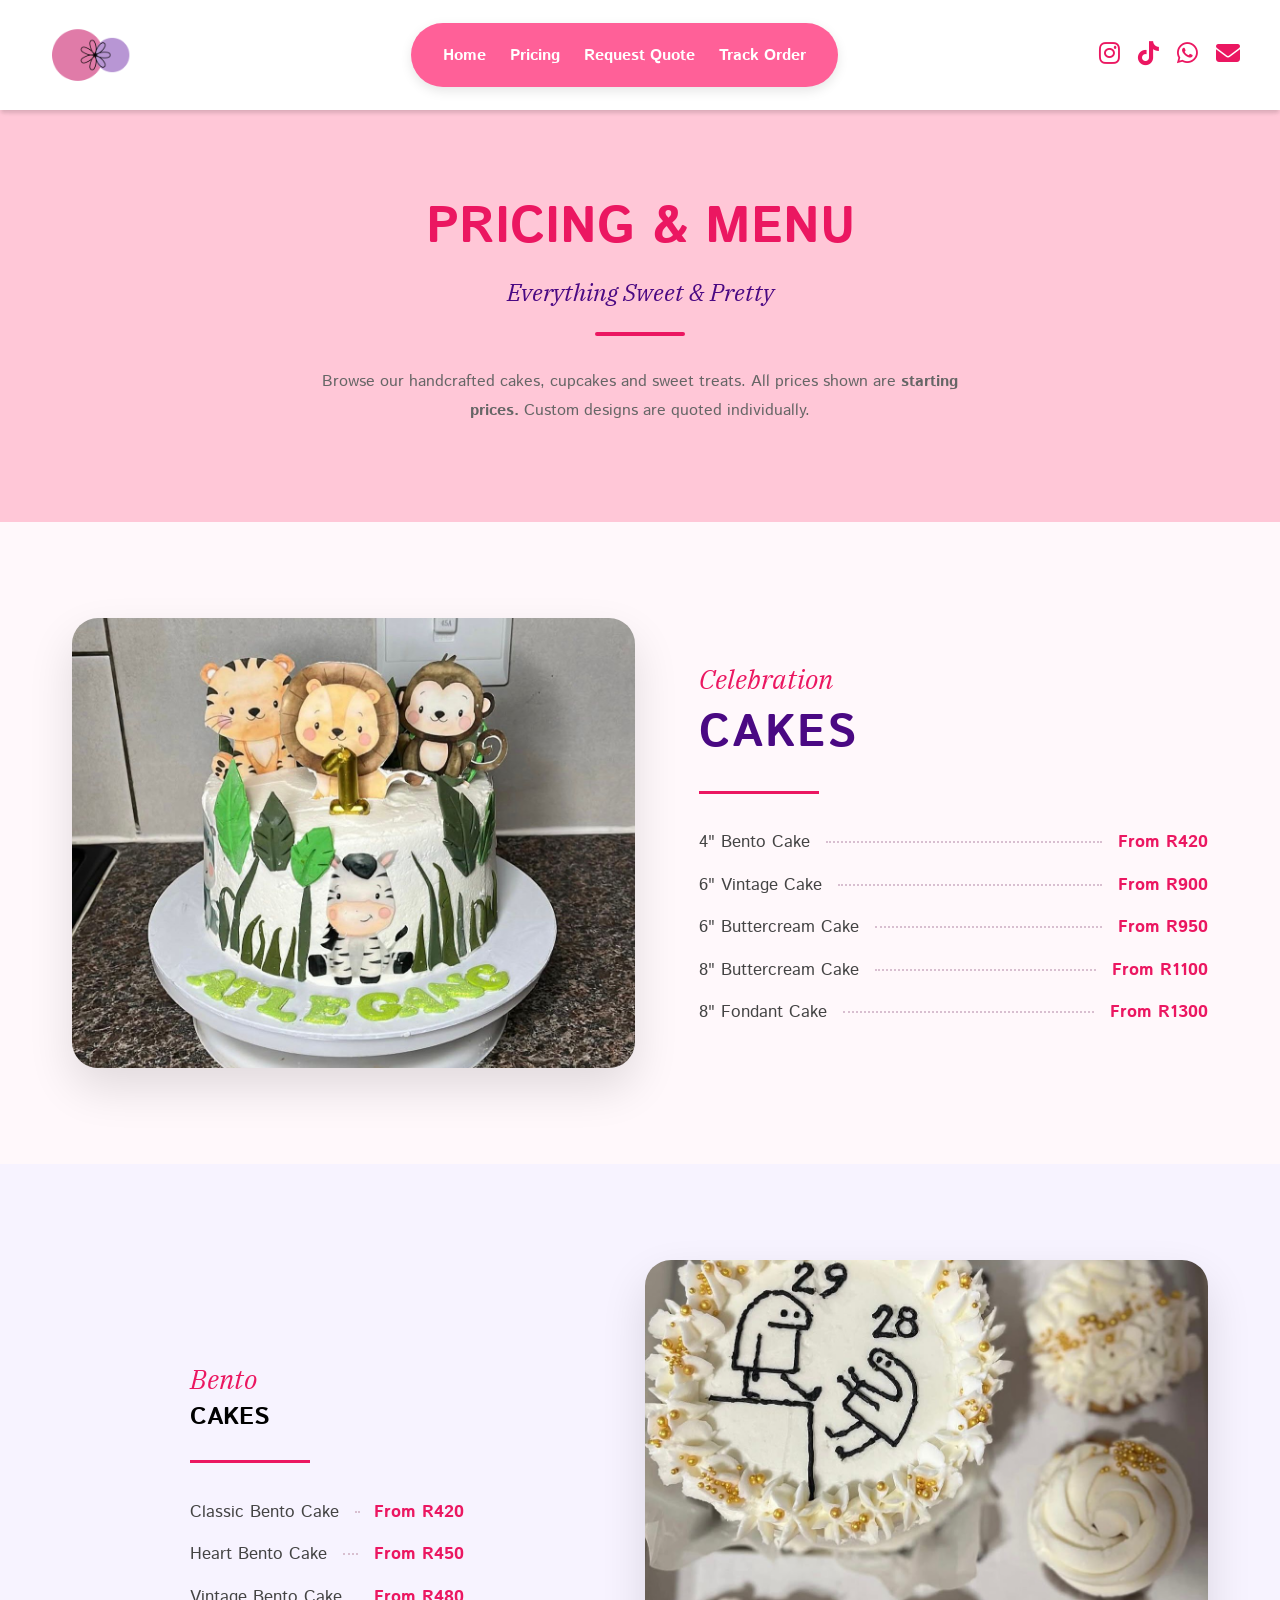
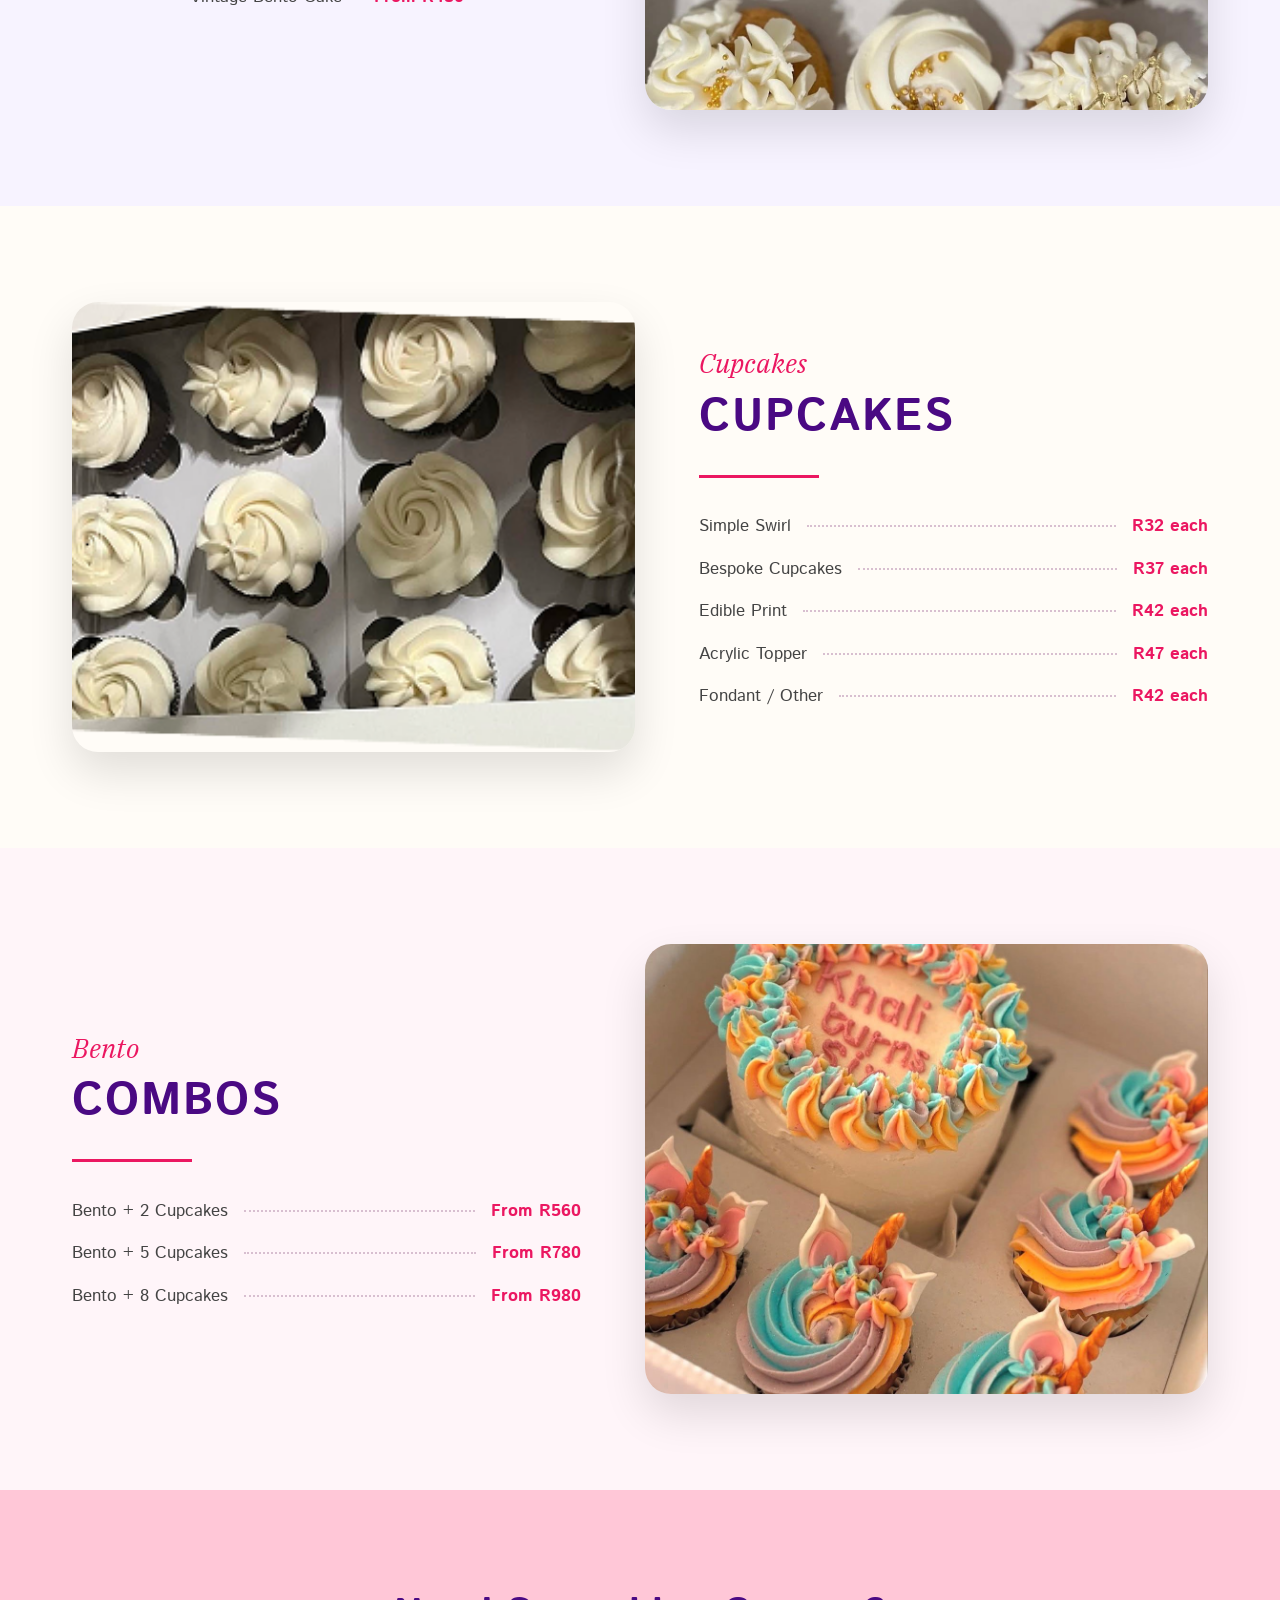
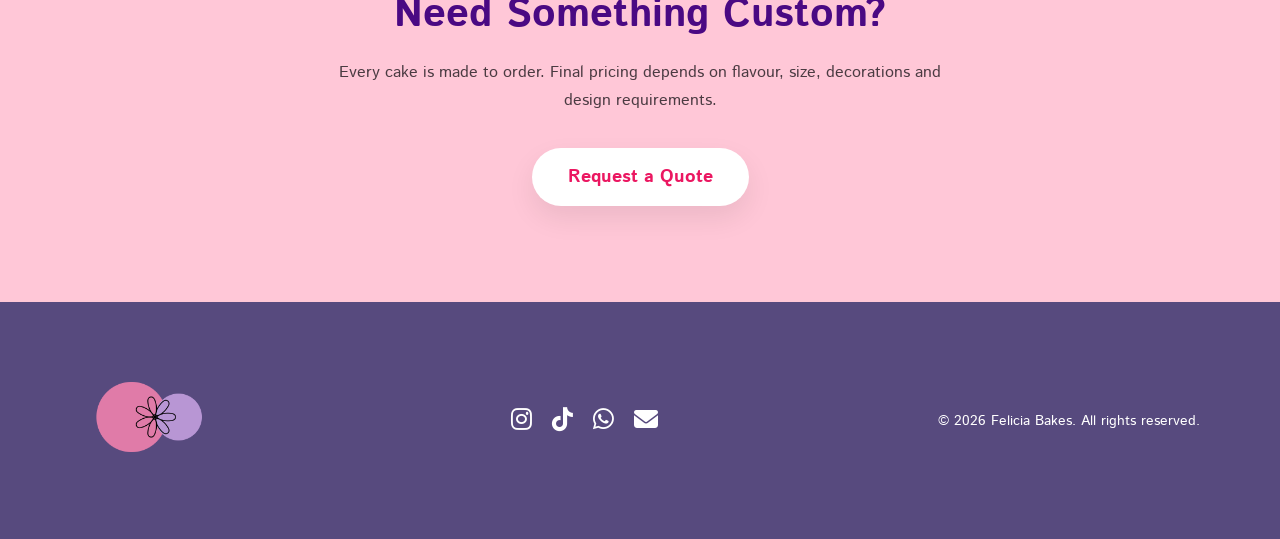
==== pricing.html @ 37a49f7a "Initial commit" ====
<!DOCTYPE html>
<html lang="en">
    <head>

    <!-- Character Encoding -->
    <meta charset="UTF-8">

    <!-- Responsive -->
    <meta name="viewport" content="width=device-width, initial-scale=1.0">

    <!-- Browser Compatibility -->
    <meta http-equiv="X-UA-Compatible" content="IE=edge">

    <!-- Page Title -->
    <title>Pricing | Custom Cakes & Cupcakes | Felicia Bakes Centurion</title>

    <!-- SEO -->
    <meta name="description"
          content="View Felicia Bakes’ menu and starting prices for celebration cakes, bento cakes, cupcakes and bento combos in Centurion. Custom designs are quoted individually.">

    <meta name="keywords"
          content="cake prices Centurion, custom cake prices, cupcake prices Centurion, bento cake prices, bakery menu Centurion, Felicia Bakes menu">

    <meta name="author"
          content="Oatle Technologies">

    <meta name="robots"
          content="index, follow">

    <link rel="canonical"
          href="https://www.feliciabakes.co.za/pricing.html">

    <!-- Theme Colour -->
    <meta name="theme-color"
          content="#ffc7d7">

    <!-- Open Graph -->
    <meta property="og:type"
          content="website">

    <meta property="og:title"
          content="Pricing & Menu | Felicia Bakes">

    <meta property="og:description"
          content="View our menu and starting prices for custom cakes, cupcakes, mini treats and DIY cake kits.">

    <meta property="og:url"
          content="https://www.feliciabakes.co.za/pricing.html">

    <meta property="og:image"
          content="https://www.feliciabakes.co.za/images/bento_diy_box.webp">

    <meta property="og:image:alt"
          content="Felicia Bakes Menu and Custom Cakes">

    <meta property="og:site_name"
          content="Felicia Bakes">

    <meta property="og:locale"
          content="en_ZA">

    <!-- Twitter / X -->
    <meta name="twitter:card"
          content="summary_large_image">

    <meta name="twitter:title"
          content="Pricing & Menu | Felicia Bakes">

    <meta name="twitter:description"
          content="Explore our menu and starting prices for handcrafted cakes and sweet treats.">

    <meta name="twitter:image"
          content="https://www.feliciabakes.co.za/images/bento_diy_box.webp">

    <!-- Favicon -->
    <link rel="icon"
          type="image/png"
          href="images/felicia-bakes-logo.png">

    <!-- Google Fonts -->
    <link rel="preconnect"
          href="https://fonts.googleapis.com">

    <link rel="preconnect"
          href="https://fonts.gstatic.com"
          crossorigin>

    <link href="https://fonts.googleapis.com/css2?family=IBM+Plex+Serif:wght@100;200;300;400;500;600;700&family=Istok+Web:wght@400;700&display=swap"
          rel="stylesheet">

    <!-- Boxicons -->
    <link rel="stylesheet"
          href="https://unpkg.com/boxicons@latest/css/boxicons.min.css">

    <!-- Font Awesome -->
    <link rel="stylesheet"
          href="https://cdnjs.cloudflare.com/ajax/libs/font-awesome/6.5.0/css/all.min.css">

    <!-- CSS -->
    <link rel="stylesheet" href="styles/normalize.css">
    <link rel="stylesheet" href="styles/base.css">
    <link rel="stylesheet" href="styles/medium.css">
    <link rel="stylesheet" href="styles/mobile.css">

</head>

    <body>
    <header class="header">
  <div class="header-top">
    <div class="logo">
      <img src="images/felicia-bakes-logo.png" alt="Felicia Bakes custom cakes and cupcakes logo">
    </div>

    <nav class="navigation" id="mobileNav">
      <a href="index.html" class="nav-link">Home</a>
      <a href="pricing.html" class="nav-link">Pricing</a>
      <a href="request-quote.html" class="nav-link">Request Quote</a>
      <a href="tracking.html" class="nav-link">Track Order</a>
    

    </nav>

    <div class="social-icons">
  <a href="https://www.instagram.com/felicia__bakes/" target="_blank">
    <i class="fab fa-instagram"></i>
  </a>

  <a href="https://www.tiktok.com/@felicia.bakes" target="_blank">
    <i class="fab fa-tiktok"></i>
  </a>

  <a href="https://wa.me/27813315267" target="_blank">
    <i class="fab fa-whatsapp"></i>
  </a>

  <a href="mailto:info@feliciabakes.co.za">
        <i class="fa-solid fa-envelope"></i>
    </a>
</div>

  <div class="hamburger" id="hamburger" aria-label="Open menu">
    <span></span>
    <span></span>
    <span></span>
  </div>
</div>
</header>

<main class="pricing-container">

  <!-- ====================================== -->
  <!-- HERO -->
  <!-- ====================================== -->

  <section class="pricing-intro">

    <h1 class="pricing-title">PRICING &amp; MENU</h1>

    <p class="pricing-tagline">Everything Sweet &amp; Pretty</p>

    <div class="pricing-underline"></div>

    <p class="pricing-text">
      Browse our handcrafted cakes, cupcakes and sweet treats.
      All prices shown are <strong>starting prices.</strong>
      Custom designs are quoted individually.
    </p>

  </section>


<div class="pricing-container">
  <!-- ====================================== -->
  <!-- CELEBRATION CAKES -->
  <!-- ====================================== -->

  <section id="celebration-cakes" class="pricing-category">

    <div class="pricing-content-container">
    <div class="pricing-layout">

      <div class="pricing-image">

        <img src="images/safari-first-birthday-cake.jpg"
             alt="Safari themed first birthday celebration cake">

      </div>

      <div class="pricing-content">

        <p class="pricing-script">Celebration</p>

        <h2>CAKES</h2>

        <div class="pricing-divider"></div>

        <div class="pricing-list">

          <div class="price-row">
            <span>4" Bento Cake</span>
            <span class="price-line"></span>
            <span>From R420</span>
          </div>

          <div class="price-row">
            <span>6" Vintage Cake</span>
            <span class="price-line"></span>
            <span>From R900</span>
          </div>

          <div class="price-row">
            <span>6" Buttercream Cake</span>
            <span class="price-line"></span>
            <span>From R950</span>
          </div>

          <div class="price-row">
            <span>8" Buttercream Cake</span>
            <span class="price-line"></span>
            <span>From R1100</span>
          </div>

          <div class="price-row">
            <span>8" Fondant Cake</span>
            <span class="price-line"></span>
            <span>From R1300</span>
          </div>

        </div>

      </div>
    </div>
    </div>

  </section>



  <!-- ====================================== -->
  <!-- BENTO CAKES -->
  <!-- ====================================== -->

  <section id="bento-cakes" class="pricing-category">

 <div class="pricing-content-container">
    <div class="pricing-layout reverse">

      <div class="pricing-content-container">

        <p class="pricing-script">Bento</p>

        <h2>CAKES</h2>

        <div class="pricing-divider"></div>

        <div class="pricing-list">

          <div class="price-row">
            <span>Classic Bento Cake</span>
            <span class="price-line"></span>
            <span>From R420</span>
          </div>

          <div class="price-row">
            <span>Heart Bento Cake</span>
            <span class="price-line"></span>
            <span>From R450</span>
          </div>

          <div class="price-row">
            <span>Vintage Bento Cake</span>
            <span class="price-line"></span>
            <span>From R480</span>
          </div>

        </div>
      
      </div>

      <div class="pricing-image">

        <img src="images/custom-29th-birthday-bento-cake-and-cupcakes.jpg"
             alt="Custom birthday bento cake with cupcakes">

      </div>
    </div>
    </div>

  </section>



  <!-- ====================================== -->
  <!-- CUPCAKES -->
  <!-- ====================================== -->

 <section id="cupcakes" class="pricing-category">

<div class="pricing-content-container">
    <div class="pricing-layout">

      <div class="pricing-image">

        <img src="images/classic-vanilla-buttercream-cupcakes.png"
             alt="Classic vanilla buttercream cupcakes">

      </div>

      <div class="pricing-content">

        <p class="pricing-script">Cupcakes</p>

        <h2>CUPCAKES</h2>

        <div class="pricing-divider"></div>

        <div class="pricing-list">

          <div class="price-row">
            <span>Simple Swirl</span>
            <span class="price-line"></span>
            <span>R32 each</span>
          </div>

          <div class="price-row">
            <span>Bespoke Cupcakes</span>
            <span class="price-line"></span>
            <span>R37 each</span>
          </div>

          <div class="price-row">
            <span>Edible Print</span>
            <span class="price-line"></span>
            <span>R42 each</span>
          </div>

          <div class="price-row">
            <span>Acrylic Topper</span>
            <span class="price-line"></span>
            <span>R47 each</span>
          </div>

          <div class="price-row">
            <span>Fondant / Other</span>
            <span class="price-line"></span>
            <span>R42 each</span>
          </div>

        </div>

      </div>

    </div>

  </section>



  <!-- ====================================== -->
  <!-- BENTO COMBOS -->
  <!-- ====================================== -->

  <section id="bento-combos" class="pricing-category">
    <div class="pricing-content-container">
    <div class="pricing-layout reverse">

      <div class="pricing-content">

        <p class="pricing-script">Bento</p>

        <h2>COMBOS</h2>

        <div class="pricing-divider"></div>

        <div class="pricing-list">

          <div class="price-row">
            <span>Bento + 2 Cupcakes</span>
            <span class="price-line"></span>
            <span>From R560</span>
          </div>

          <div class="price-row">
            <span>Bento + 5 Cupcakes</span>
            <span class="price-line"></span>
            <span>From R780</span>
          </div>

          <div class="price-row">
            <span>Bento + 8 Cupcakes</span>
            <span class="price-line"></span>
            <span>From R980</span>
          </div>

        </div>

      </div>

      <div class="pricing-image">

        <img src="images/unicorn-birthday-bento-cake-and-cupcakes.jpg"
             alt="Unicorn bento cake and cupcakes">

      </div>

    </div>
</div>
  </section>
</div>


  <!-- ====================================== -->
  <!-- FOOTER NOTE -->
  <!-- ====================================== -->

  <section class="pricing-note">


    <h2>Need Something Custom?</h2>

    <p>
      Every cake is made to order.
      Final pricing depends on flavour, size, decorations and design requirements.
    </p>

    <a href="request-quote.html" class="cta-button">
      Request a Quote
    </a>

  </section>

</main>

<footer class="footer">
    <div class="footer__logo">
<!-- Logo image would go here -->
<img src="images/felicia-bakes-logo.png" alt="Felicia Bakes custom cakes and cupcakes logo">
</div> 
<!-- Icons -->
 <div class="footer-icons">
  <a href="https://www.instagram.com/felicia__bakes/" target="_blank">
    <i class="fab fa-instagram"></i>
  </a>

  <a href="https://www.tiktok.com/@felicia.bakes" target="_blank">
    <i class="fab fa-tiktok"></i>
  </a>

  <a href="https://wa.me/27813315267" target="_blank">
    <i class="fab fa-whatsapp"></i>
  </a>

  <a href="mailto:info@feliciabakes.co.za">
        <i class="fa-solid fa-envelope"></i>
    </a>
</div>
<p>&copy; 2026 Felicia Bakes. All rights reserved.</p>

</footer>
    <script src="https://cdn.jsdelivr.net/npm/swiper@10/swiper-bundle.min.js"></script>
    <script src="scripts/slides.js"></script>
    <script src="scripts/hamburger.js"></script>
    

</body>
</html>
---- styles/base.css ----
/* ============================= */
/* BASE.CSS — DESKTOP FIRST */
/* ============================= */

/* Reset */
* {
  margin: 0;
  padding: 0;
  box-sizing: border-box;
}

/* Global document settings */
html {
  scroll-behavior: smooth;
  height: 100%;
}

body {
  min-height: 100vh;
  display: flex;
  flex-direction: column;
}

/* Pushes footer to the bottom on shorter pages */
main {
  flex: 1;
  width: 100%;
  min-width: 0;
}
body {
  font-family: 'Istok Web', sans-serif;
  background-color: #ffc7d7;
  overflow-x: hidden;
}

img {
  max-width: 100%;
}

.container {
  width: min(1440px, 100%);
  margin: 0 auto;
  position: relative;
  background-color: #fff3f6;
}

/* Anchor offset */
#testimonials,
#mini-treats,
#cakes {
  scroll-margin-top: 160px;
}

/* ============================= */
/* HEADER */
/* ============================= */

.header {
  position: sticky;
  top: 0;
  left: 0;
  width: 100%;
  background-color: #ffffff;
  box-shadow: 0 4px 4px -1px rgba(12, 12, 13, 0.1),
              0 4px 4px -1px rgba(12, 12, 13, 0.05);
  z-index: 1000;
}

.header-top {
  display: grid;
  grid-template-columns: auto 1fr auto;
  align-items: center;
  gap: 20px;
  min-height: 110px;
  padding: 0 40px;
}

.logo {
  display: flex;
  align-items: center;
  justify-content: flex-start;
}

.logo img {
  width: 110px;
  height: auto;
  display: block;
  object-fit: contain;
}

/* Desktop nav pill */
.navigation {
  display: flex;
  align-items: center;
  justify-content: center;
  justify-self: center;
  gap: 24px;
  width: fit-content;
  margin: 0 auto;
  padding: 12px 32px;
  min-height: 64px;
  background-color: #ff6098;
  border-radius: 40px;
  box-shadow: 0 4px 12px rgba(0, 0, 0, 0.1);
  border: none;
}

.nav-link {
  font-family: 'Istok Web', sans-serif;
  font-size: 16px;
  font-weight: 700;
  color: white;
  text-decoration: none;
  white-space: nowrap;
  transition: opacity 0.3s ease;
}

.nav-link:hover {
  opacity: 0.8;
}

.social-icons {
  display: flex;
  gap: 18px;
  align-items: center;
  justify-content: flex-end;
}

.social-icons a {
  color: inherit;
  text-decoration: none;
}

.social-icons i {
  font-size: 24px;
  color: #eb1761;
  cursor: pointer;
  transition: transform 0.3s, color 0.3s;
}

.social-icons i:hover {
  transform: scale(1.1);
  color: #a287f3;
}

/* Hide hamburger on desktop */
.hamburger {
  display: none;
}
/* ============================= */
/* HERO */
/* ============================= */

.hero {
  display: flex;
  justify-content: center;
  align-items: center;
  gap: 40px;

  min-height: 430px;
  padding: 40px 50px;
  position: relative;
  overflow: hidden;

  background:
    linear-gradient(rgba(255,245,248,0.40), rgba(255,245,248,0.40)),
    url("../images/unicorn-birthday-bento-cake-and-cupcakes.jpg");

  background-size: cover;
  background-position: center;
  background-repeat: no-repeat;

  box-shadow:
    0 4px 4px -1px rgba(12,12,13,.10),
    0 4px 4px -1px rgba(12,12,13,.05);
}
/* Soft overlay */

.hero::before {
  content: "";
  position: absolute;
  inset: 0;
  background: rgba(255, 245, 248, 0.65);
}

.hero-content {
  position: relative;
  z-index: 1;

  display: flex;
  flex-direction: column;
  align-items: center;
  gap: 16px;
}

.brand-name {
  font-family: 'IBM Plex Serif', serif;
  font-size: 36px;
  color: #eb1761;
  font-weight: bold;
}

.tagline {
  font-size: 16px;
  color: #eb1761;
  letter-spacing: 1px;
}

.cta-button {
  background-color: #ffc7d7;
  border: none;
  border-radius: 40px;
  padding: 12px 24px;
  font-family: 'Istok Web', sans-serif;
  font-size: 14px;
  color: black;
  cursor: pointer;
  box-shadow: 0 4px 4px rgba(0, 0, 0, 0.25);
  transition: transform 0.2s, box-shadow 0.2s;
  text-decoration: none;
}

.cta-button:hover {
  transform: translateY(-2px);
  box-shadow: 0 6px 6px rgba(0, 0, 0, 0.3);
}

/* No separate hero image anymore */

.hero-image {
  display: none;
}
/* ============================= */
/* SHARED ORDER / CONTACT STYLES */
/* ============================= */

.form-page {
  padding: 20px 16px 40px;
}

.form-intro {
  margin: 12px 0 18px;
}

.form-section {
  background: #fff;
  padding: 20px 16px;
  border-radius: 14px;
  box-shadow: 0 4px 10px rgba(0, 0, 0, 0.05);
}

.form-section + .form-section {
  margin-top: 24px;
}

.form-group {
  margin-bottom: 16px;
}

.form-group:last-child {
  margin-bottom: 0;
}

input:not([type="checkbox"]):not([type="radio"]),
select,
textarea {
  width: 100%;
  padding: 12px;
  border: 1px solid #ddd;
  border-radius: 8px;
  font: inherit;
  box-sizing: border-box;
  max-width: 100%;
}

textarea {
  resize: vertical;
}

.date-time-group {
  display: flex;
  flex-direction: column;
  gap: 12px;
}

.submit-btn {
  width: 100%;
  padding: 14px;
  border-radius: 10px;
  background: #ff6098;
  color: white;
  border: none;
  cursor: pointer;
}

/* Contact page */
.contact-intro h2 {
  text-align: center;
}

.disclaimer-card {
  background: #fff3f7;
  border: 1px solid #f2bfd1;
  box-shadow: none;
}

.disclaimer-card p {
  margin: 0;
  line-height: 1.6;
  color: #c26a86;
  text-align: center;
}

.contact-summary-text {
  text-align: center;
  margin-bottom: 18px;
  line-height: 1.5;
}

.summary-list {
  display: flex;
  flex-direction: column;
  gap: 12px;
  margin-bottom: 20px;
}

.summary-list p {
  margin: 0;
  line-height: 1.6;
  text-align: left;
  word-break: break-word;
}

/* Order page terms */
.terms-group {
  margin-top: 8px;
}

.terms-label {
  display: flex;
  align-items: flex-start;
  gap: 10px;
  width: 100%;
  margin: 0;
}

.terms-label input[type="checkbox"] {
  width: 16px;
  min-width: 16px;
  height: 16px;
  margin: 3px 0 0;
  padding: 0;
  flex-shrink: 0;
}

.terms-label span {
  display: block;
  font-size: 14px;
  line-height: 1.4;
}

@media (min-width: 480px) {
  .date-time-group {
    flex-direction: row;
  }

  .date-time-group .form-group {
    flex: 1;
  }
}

.form-intro {
  text-align: center;
}

.contact-page,
.form-page {
  max-width: 760px;
  margin: 0 auto;
}
/* ============================= */
/* SECTION TITLES */
/* ============================= */

.testimonial-title,
.treats-title,
.cake-title,
.about-title{

    font-size:2rem;
    font-weight:600;

    letter-spacing:1.5px;

    text-transform:uppercase;

    text-align:center;

    margin-bottom:.75rem;

}

/* Individual Colours */

.testimonial-title{
    color:#4A0983;
    margin-top:60px;
}

.treats-title{
    color:#84002E;
    margin-top:80px;
}

.cake-title{
    color:#FF4084;
    margin-top:60px;
}

.about-title{
    color:#EB1761;
    margin-top:80px;
}


.testimonial-title,
.treats-title,
.cake-title,
.about-title{
    text-align:center;
    margin-bottom: 2rem;
}

/* ============================= */
/* TITLE UNDERLINES */
/* ============================= */

.testimonial-heading__underline,
.cake-heading__underline,
.treats-heading__underline,
.about-underline{
    width:120px;
    height:4px;
    border-radius:999px;
    margin:0 auto 3.5rem;
}

/* Individual Colours */

.testimonial-heading__underline{
    background:#4A0983;
  
}

.cake-heading__underline{
    background:#FF4084;
     
}

.treats-heading__underline{
    background:#84002E;
     
}

.about-underline{
    width:80px;
    height:3px;
    background:#EB1761;
    margin-bottom:2rem;
     
}


/* ============================= */
/* TESTIMONIALS */
/* ============================= */

.testimonials{
    padding:5rem 2rem;
    text-align:center;
}

.testimonial-title{
    margin-bottom:1rem;
}

.testimonial-heading__underline{
    margin:0 auto 4rem;
}

.testimonial-grid{
    display:grid;
    grid-template-columns:repeat(3,1fr);
    gap:3rem;

    max-width:1200px;
    margin:0 auto;
}

/* ================= Card ================= */

.testimonial-card{
    position:relative;

    display:flex;
    flex-direction:column;

    background:#fff;

    padding:2rem 2rem 2.25rem;

    border-radius:36px;

    text-align:center;

    box-shadow:
        0 8px 25px rgba(0,0,0,.05),
        0 18px 45px rgba(255,255,255,.45);

    overflow:visible;
}

/* Floating Quote */

.testimonial-card::before{

    content:"❝";

    position:absolute;

    top:-42px;
    left:28px;

    font-size:8rem;
    line-height:1;

    color:#F9DCE6;

    font-family:serif;

    pointer-events:none;
}

/* ================= Stars ================= */

.testimonial-stars{

    color:#EB1761;

    letter-spacing:4px;

    font-size:1rem;

    margin-bottom:1.75rem;

}

/* ================= Review ================= */

.testimonial-text{

    color:#555;

    line-height:2;

    font-size:1rem;

    margin-bottom:2rem;

    flex:1;

}

/* Divider */

.testimonial-author{

    margin-top:auto;

    padding-top:1.5rem;

    border-top:1px solid #F2E6EB;

    display:flex;

    align-items:center;

    justify-content:center;

    gap:1rem;

}

/* ================= Avatar ================= */

.testimonial-avatar{

    width:58px;
    height:58px;

    border-radius:50%;

    display:flex;

    justify-content:center;
    align-items:center;

    color:#fff;

    font-weight:700;

    font-size:1rem;

    flex-shrink:0;

}

/* Individual Avatar Colours */

.testimonial-card:nth-child(1) .testimonial-avatar{

    background:#E7C98C;

}

.testimonial-card:nth-child(2) .testimonial-avatar{

    background:#D7C4FA;

}

.testimonial-card:nth-child(3) .testimonial-avatar{

    background:#B54A73;

}

/* ================= Customer ================= */

.testimonial-author h4{

    margin:0;

    color:#7A0D3C;

    font-size:1rem;

    text-align:left;

}

.testimonial-author span{

    display:block;

    margin-top:.25rem;

    color:#8A8A8A;

    font-size:.85rem;

    text-align:left;

}
/* ============================= */
/* CAKE SLIDER */
/* ============================= */

/* ============================= */
/* CAKE SLIDER */
/* ============================= */

.cake-slider{
    width:100%;
    max-width:1200px;
    margin:0 auto;
    padding:5rem 0;
    position:relative;
}

.swiper{
    width:100%;
}

.swiper-slide{
    display:flex;
    justify-content:center;
    align-items:center;
    padding:2rem;
}

/* Card */

.cake-card{
    display:flex;
    align-items:center;
    gap:60px;

    max-width:1100px;
    width:100%;

    min-height:520px;

    margin:auto;

    background:#fff;
    border-radius:30px;
    overflow:hidden;

    box-shadow:0 15px 40px rgba(0,0,0,.08);
}

/* Image */

.cake-image{
    flex:0 0 420px;
    height:520px;
    overflow:hidden;
}

.cake-image img{
    width:100%;
    height:100%;

    object-fit:cover;
    object-position:center;

    display:block;
}

/* Content */

.cake-content{
    flex:1;

    height:520px;

    display:flex;
    flex-direction:column;

    justify-content:center;
    align-items:center;

    text-align:center;

    padding:3rem;
}

.cake-category{
    color:#eb1761;
    text-transform:uppercase;
    letter-spacing:2px;
    font-size:.85rem;
    font-weight:600;
}

.cake-content h3{
    margin:1rem 0;
    font-size:2rem;
}

.cake-description{
    margin-bottom:2rem;
    line-height:1.8;
}

.cake-features{
    list-style:none;
    padding:0;
    margin:0 0 2rem;
}

.cake-features li{
    display:flex;
    justify-content:center;
    align-items:center;
    gap:.6rem;
    margin:.8rem 0;
}

.cake-features li::before{
    content:"✓";
    color:#eb1761;
    font-weight:bold;
}

.cake-btn{
    display:inline-block;
    padding:14px 30px;

    background:#ffc7d7;

    border-radius:30px;

    text-decoration:none;
    color:#000;
}

.swiper-button-prev,
.swiper-button-next{
    width:50px;
    height:50px;

    background:#ffc7d7;

    border-radius:50%;
}

.swiper-button-prev::after,
.swiper-button-next::after{
    color:#eb1761;
    font-size:18px;
}

/* ============================= */
/* MINI TREATS */
/* ============================= */

.mini-treats {
  padding: 60px 20px;
  text-align: center;
}

.mini-treats-grid {
  display: grid;
  grid-template-columns: repeat(3, 1fr);
  gap: 60px;
  max-width: 1100px;
  margin: 0 auto;
}

.treat-card {
  background: #fff5f8;
  border-radius: 20px;
  border: 1px solid #84002E;
  padding: 20px;
  box-shadow: 0 6px 20px rgba(0, 0, 0, 0.08);
  transition: transform 0.3s ease, box-shadow 0.3s ease;
}

.treat-card img {
  width: 100%;
  height: 220px;
  object-fit: cover;
  border-radius: 15px;
  margin-bottom: 15px;
}

.treat-card h3 {
  color: #84002E;
  margin-bottom: 8px;
}

.treat-card p {
  font-size: 14px;
  color: #555;
}

.treat-card:hover {
  transform: translateY(-6px);
  box-shadow: 0 10px 28px rgba(0, 0, 0, 0.12);
}

/* ============================= */
/* ABOUT */
/* ============================= */

.about{
    padding:7rem 2rem;

    text-align:center;
}

/* Decorative Flower */

.about-flourish{

    font-size:1.8rem;

    color:#EB1761;

    margin-bottom:2rem;

}

/* Main Text */

.about-text{

    max-width:720px;

    margin:0 auto;

    color:#555;

    font-size:1.05rem;

    line-height:2;

}

/* Signature */

.about-signature{

    margin-top:3rem;

}

/* Divider */

.about-divider{

    display:flex;

    justify-content:center;

    align-items:center;

    gap:.75rem;

    margin-bottom:1.25rem;

    color:#EB1761;

}

.about-divider span{

    width:55px;
    height:1px;

    background:#EB1761;

}

/* Tagline */

.about-tagline{

    margin-bottom:.5rem;

    font-size:0.8rem;

    font-weight:600;

    color:#EB1761;

    letter-spacing:.5px;

}

/* Brand */

.about-brand{

    display:block;

    font: size 1.5rem;

    letter-spacing:3px;

    font-weight:700;

    color:#7A0D3C;

}


.about-divider{
    display:flex;
    align-items:center;
    justify-content:center;
    gap:12px;
}

.about-divider span{
    width:50px;
    height:2px;
    background:#eb1761;
}

.about-divider i{
    color:#eb1761;
    font-size:12px;
}

/* ==========================================
   PRICING PAGE
========================================== */

.pricing-page{
    width:100%;
}

/* ==========================================
   INTRO
========================================== */

.pricing-intro{
    max-width:750px;
    margin:0 auto;
    padding:5rem 2rem 6rem;
    text-align:center;
}

.pricing-title{
    font-size:3.2rem;
    color:#eb1761;
    margin-bottom:.75rem;
}

.pricing-tagline{
    font-family:"IBM Plex Serif", serif;
    font-style:italic;
    font-size:1.5rem;
    color:#4A0983;
    margin-bottom:1.5rem;
}

.pricing-underline{
    width:90px;
    height:4px;
    margin:0 auto 2rem;
    background:#eb1761;
    border-radius:999px;
}

.pricing-text{
    max-width:650px;
    margin:auto;
    color:#666;
    line-height:1.8;
}


/* ==========================================
   FULL WIDTH SECTIONS
========================================== */

.pricing-category{
    width:100%;
    margin:0;
}

#celebration-cakes{
    background:#FFF8FB;
}

#bento-cakes{
    background:#F7F3FF;
}

#cupcakes{
    background:#FFFCF7;
}

#bento-combos{
    background:#FFF5F9;
}


/* ==========================================
   CONTENT CONTAINER
========================================== */

.pricing-content-container{

    max-width:1200px;

    margin:0 auto;

    padding:6rem 2rem;

}


/* ==========================================
   LAYOUT
========================================== */

.pricing-layout{

    display:grid;

    grid-template-columns:1.05fr .95fr;

    gap:4rem;

    align-items:center;

}

.pricing-layout.reverse{

    grid-template-columns:.95fr 1.05fr;

}

.pricing-layout.reverse .pricing-content{

    order:1;

}

.pricing-layout.reverse .pricing-image{

    order:2;

}


/* ==========================================
   IMAGE
========================================== */

.pricing-image img{

    width:100%;

    height:450px;

    display:block;

    object-fit:cover;

    border-radius:26px;

    box-shadow:0 20px 45px rgba(0,0,0,.12);

}


/* ==========================================
   TYPOGRAPHY
========================================== */

.pricing-script{

    font-family:"IBM Plex Serif", serif;

    font-style:italic;

    color:#eb1761;

    font-size:1.7rem;

    margin-bottom:.3rem;

}

.pricing-content h2{

    margin:0;

    font-size:2.8rem;

    color:#4A0983;

    letter-spacing:2px;

}

.pricing-divider{

    width:120px;

    height:3px;

    margin:1.6rem 0 2.3rem;

    background:#eb1761;

}


/* ==========================================
   PRICE LIST
========================================== */

.pricing-list{

    display:flex;

    flex-direction:column;

    gap:1.15rem;

}

.price-row{

    display:flex;

    align-items:center;

    font-size:1.05rem;

}

.price-row span:first-child{

    white-space:nowrap;

    color:#444;

}

.price-line{

    flex:1;

    margin:0 1rem;

    border-bottom:2px dotted #d8bfd0;

}

.price-row span:last-child{

    color:#eb1761;

    font-weight:700;

}


/* ==========================================
   CTA
========================================== */

.pricing-note{

    text-align:center;

    padding:6rem 2rem;

    background:#ffc7d7;

}

.pricing-note img{

    width:100%;

    max-width:320px;

    margin:0 auto 2rem;

    display:block;

    border-radius:20px;

    box-shadow:0 18px 40px rgba(0,0,0,.12);

}

.pricing-note h2{

    color:#4A0983;

    font-size:2.5rem;

    margin-bottom:1rem;

}

.pricing-note p{

    max-width:650px;

    margin:0 auto 2rem;

    color:#4b3b42;

    line-height:1.8;

}


/* ==========================================
   BUTTON
========================================== */

.cta-button{

    display:inline-block;

    padding:16px 38px;

    border-radius:999px;

    background:#fff;

    color:#eb1761;

    text-decoration:none;

    font-weight:700;

    transition:.3s;

    box-shadow:0 12px 28px rgba(0,0,0,.08);

}

.cta-button:hover{

    background:#4A0983;

    color:#fff;

    transform:translateY(-3px);

}


/* ==========================================
   MOBILE
========================================== */

@media (max-width:768px){

.pricing-intro{

    padding:4rem 1.5rem;

}

.pricing-title{

    font-size:2.4rem;

}

.pricing-tagline{

    font-size:1.25rem;

}

.pricing-content-container{

    padding:4rem 1.5rem;

}

.pricing-layout{

    grid-template-columns:1fr;

    gap:2.5rem;

}

.pricing-layout.reverse .pricing-content,
.pricing-layout.reverse .pricing-image{

    order:unset;

}

.pricing-image img{

    height:300px;

}

.pricing-content{

    text-align:center;

}

.pricing-divider{

    margin:1.5rem auto 2rem;

}

.pricing-content h2{

    font-size:2.2rem;

}

.price-row{

    font-size:.95rem;

}

}


/* ============================= */
/* FOOTER */
/* ============================= */

.footer {
  background-color: #574a7e;
  padding: 40px 80px;
  text-align: left;
  display: flex;
  justify-content: space-between;
  align-items: center;
  gap: 20px;
}

.footer__logo img {
  width: 150px;
  height: auto;
}

.footer-icons {
  display: flex;
  gap: 20px;
  justify-content: center;
  align-items: center;
}

.footer-icons i {
  font-size: 24px;
  color: #ffffff;
  transition: color 0.3s, transform 0.3s;
  cursor: pointer;
}

.footer-icons i:hover {
  color: #a287f3;
  transform: translateY(-2px);
}

.footer p {
  font-size: 14px;
  color: #ffffff;
}

.footer{
    width:100%;
    background:#574a7e;

    display:flex;
    justify-content:space-between;
    align-items:center;

    padding:40px 80px;

    box-sizing:border-box;
}
/* ============================= */
/* FORMS / SHARED DESKTOP */
/* ============================= */

form {
  width: 100%;
  max-width: 600px;
  margin: 0 auto;
  padding: 20px;
  background-color: #f9f9f9;
  border-radius: 10px;
  box-shadow: 0 2px 10px rgba(0, 0, 0, 0.1);
}

h3 {
  font-size: 1.6rem;
  color: #333;
  margin-bottom: 15px;
  text-align: center;
}

label {
  display: block;
  margin-bottom: 8px;
  font-size: 1rem;
  color: #555;
}

input[type="text"],
input[type="email"],
input[type="tel"],
input[type="number"],
input[type="datetime-local"],
input[type="date"],
input[type="time"],
input[type="file"],
textarea,
select {
  width: 100%;
  padding: 10px;
  margin-bottom: 15px;
  border: 1px solid #ddd;
  border-radius: 5px;
  font-size: 1rem;
}

button[type="submit"] {
  width: 100%;
  padding: 12px;
  background-color: #c8b6ff;
  color: white;
  font-size: 1.1rem;
  border: none;
  border-radius: 5px;
  cursor: pointer;
  transition: background-color 0.3s ease;
}

button[type="submit"]:hover {
  background-color: #a287f3;
}

input[type="checkbox"] {
  margin-right: 10px;
}

label[for="terms"] {
  font-size: 0.9rem;
  color: #777;
}

#contact-container,
.aboutus {
  background: linear-gradient(145deg, #c7a0f3, white);
  border-radius: 12px;
  padding: 10px;
  width: 90%;
  max-width: 500px;
  margin: auto;
  text-align: center;
}

.disclaimer {
  text-align: center;
  color: #C97A6D;
}

@media (min-width: 1025px) {


  .brand-name {
    font-size: 42px;
  }

  .tagline {
    font-size: 16px;
  }

  .brand-name {
    font-size: 56px;
    letter-spacing: 2px;
  }

  .tagline {
    font-size: 20px;
    margin-top: 10px;
    margin-bottom: 24px;
    letter-spacing: 1px;
  }

  .cta-button {
    font-size: 18px;
    padding: 16px 36px;
    border-radius: 30px;
  }
}

.track-result {
  margin-top: 20px;
  padding: 18px;
  border-radius: 14px;
  background: #fff3f7;
  border: 1px solid #f2bfd1;
  text-align: center;
  animation: fadeSlideUp 0.4s ease;
}

.status-badge {
  display: inline-block;
  margin-top: 10px;
  padding: 8px 16px;
  border-radius: 999px;
  font-weight: 700;
  color: #fff;
}

.status-awaiting {
  background: #ff9f43;
}

.status-progress {
  background: #a287f3;
}

.status-ready {
  background: #2ecc71;
}

@keyframes fadeSlideUp {
  from {
    opacity: 0;
    transform: translateY(10px);
  }

  to {
    opacity: 1;
    transform: translateY(0);
  }

}

.back-nav {
  max-width: 600px;
  margin: 20px auto 0;
  padding: 0 16px;
}

.back-btn {
  display: inline-block;
  text-decoration: none;
  color: #d63384;
  font-weight: 600;
  transition: 0.2s;
}

.back-btn:hover {
  opacity: 0.7;
}

.cta-button {
  display: inline-block;
  text-decoration: none;
}

.cake-card{
    display:flex;
    align-items:center;
    gap:60px;

    max-width:1100px;
    margin:auto;

    background:#fff;
    border-radius:30px;
    overflow:hidden;

    box-shadow:0 15px 40px rgba(0,0,0,.08);
}

.cake-image{
    flex:1;
}

.cake-image img{
    width:100%;
    height:100%;
    display:block;
    object-fit:cover;
}

.cake-content{
    flex:1;
    padding:50px;
}

.cake-category{
    color:#eb1761;
    font-weight:600;
    text-transform:uppercase;
    letter-spacing:2px;
    font-size:.85rem;
}

.cake-content h3{
    margin:15px 0;
    font-size:2rem;
    color:#222;
}

.cake-description{
    line-height:1.8;
    color:#666;
    margin-bottom:25px;
}

.cake-features{
    list-style:none;
    padding:0;
    margin-bottom:30px;
}

.cake-features li{
    margin-bottom:12px;
}

.cake-btn{
    display:inline-block;
    background:#ffc7d7;
    color:#000;
    text-decoration:none;
    padding:14px 30px;
    border-radius:30px;
    transition:.3s;
}

.cake-btn:hover{
    background:#eb1761;
    color:#fff;
}

.swiper-slide {
    padding: 2rem;
}



.cake-image img {
    width: 100%;
    height: 100%;
    object-fit: cover;
}

.swiper-button-next,
.swiper-button-prev{
    background:#ffc7d7;
    width:50px;
    height:50px;
    border-radius:50%;
    box-shadow:0 5px 15px rgba(0,0,0,.15);
}
.swiper-button-next::after,
.swiper-button-prev::after{
    color:#eb1761;
    font-size:18px;
    font-weight:bold;
}
.cake-card{
    transition:.3s;
}

.cake-card:hover{
    transform:translateY(-6px);
}

.cake-btn{
    transition:.3s;
}

.cake-btn:hover{
    background:#eb1761;
    color:white;
    transform:translateY(-2px);
}

.cake-slider{
    padding:5rem 0;
}



.treat-card{
    position: relative;
    overflow: hidden;

    background: #fff;
    border-radius: 24px;
    border: 2px solid;

    box-shadow: 0 8px 20px rgba(0,0,0,.05);

    text-align: center;
}

.treat-card img{
    width: 100%;
    display: block;
    border-radius: 18px;
}

/* Card 1 */
.treat-gold{
    border-color: #E8D5B7;
}

/* Card 2 */
.treat-purple{
    border-color: #D7C4FA;
}

/* Card 3 */
.treat-burgundy{
    border-color: #B54A73;
}

.treat-divider{
    display:flex;
    justify-content:center;
    align-items:center;

    gap:.75rem;

    color:#eb1761;

    transition:.35s;
}

.treat-divider span{
    width:40px;
    height:1px;

    background:#eb1761;
}



.treat-card:hover img{
    transform:scale(1.03);
}

.treat-card{
    text-align:center;
}

.treat-category{
    text-align:center;
}

.treat-card h3{
    text-align:center;
}

.treat-card p{
    text-align:center;
}

.treat-category{
    margin-top:1.4rem;
    margin-bottom:.75rem;
}

.treat-card h3{
    margin-bottom:1rem;
}

.treat-divider{
    margin:1.25rem 0;
}

.treat-card p{
    margin-top:1rem;
}

.treat-divider{
    display:flex;
    justify-content:center;
    align-items:center;
    gap:.75rem;
    margin:1.25rem 0;
}

.treat-divider span{
    width:40px;
    height:2px;
    border-radius:999px;
}

/* Gold */
.divider-gold{
    color:#E8D5B7;
}

.divider-gold span{
    background:#E8D5B7;
}

/* Purple */
.divider-purple{
    color:#D7C4FA;
}

.divider-purple span{
    background:#D7C4FA;
}

/* Burgundy */
.divider-burgundy{
    color:#B54A73;
}

.divider-burgundy span{
    background:#B54A73;
}

@media (min-width:1025px){

.treat-card{

    padding:2.5rem;

}

.treat-category{

    margin-top:1.5rem;

    font-size:.8rem;

}

.treat-card h3{

    font-size:1.8rem;

}

.treat-divider{

    margin:1.2rem 0;

}

/* =========================
   ORDER JOURNEY
========================= */

.order-journey {
    background: #fff;
    border-radius: 30px;
    padding: 50px;
    margin-top: 40px;
    box-shadow: 0 10px 30px rgba(0,0,0,0.05);
}

.order-journey h3 {
    text-align: center;
    margin-bottom: 40px;
    color: #6A4E77;
    font-size: 2rem;
}

.journey-timeline {
    display: flex;
    justify-content: space-between;
    align-items: center;
    gap: 20px;
    flex-wrap: wrap;
}

.timeline-step {
    flex: 1;
    min-width: 100px;
    text-align: center;
    position: relative;
}

.step-circle {
    width: 90px;
    height: 90px;
    border-radius: 50%;
    background: #F8EEF3;
    border: 2px solid #E7D9E1;
    display: flex;
    align-items: center;
    justify-content: center;
    font-size: 2rem;
    margin: 0 auto 15px;
    transition: all 0.3s ease;
}

.timeline-step.completed .step-circle {
    background: #FFE8F0;
    border-color: #F65B9A;
}

.timeline-step.active .step-circle {
    width: 120px;
    height: 120px;
    font-size: 3rem;
    background: #FFF7EA;
    border: 3px solid #D4AF37;
    box-shadow: 0 0 30px rgba(212,175,55,.25);
    transform: scale(1.1);
}

.timeline-step p {
    font-size: 0.9rem;
    color: #5F4B66;
    font-weight: 600;
}

/* =========================
   CURRENT STATUS
========================= */

.current-status-card {
    background: #fff;
    border-radius: 30px;
    padding: 40px;
    margin-top: 40px;
    display: flex;
    gap: 30px;
    align-items: center;
    box-shadow: 0 10px 30px rgba(0,0,0,0.05);
}

.status-icon {
    width: 110px;
    height: 110px;
    border-radius: 50%;
    background: #FFE8F0;
    display: flex;
    align-items: center;
    justify-content: center;
    font-size: 3rem;
    flex-shrink: 0;
}

.status-label {
    display: block;
    color: #F65B9A;
    font-size: 0.85rem;
    letter-spacing: 3px;
    margin-bottom: 15px;
    font-weight: 700;
}

.status-content h3 {
    color: #5F2D54;
    font-size: 2.5rem;
    margin-bottom: 20px;
}

.status-content p {
    color: #6A6A6A;
    font-size: 1.1rem;
    line-height: 1.8;
    margin-bottom: 25px;
}

.status-message {
    background: #FFF1F6;
    padding: 20px;
    border-radius: 16px;
    color: #6A4E77;
    font-weight: 500;
}

}
---- styles/medium.css ----
/* ================= MEDIUM / TABLET VIEW ================= */

@media (min-width: 769px) and (max-width: 1024px) {

    /* ================= Container ================= */

    .container{
        width:100%;
        max-width:1000px;
    }

    section{
        padding:4rem 2rem;
    }

    /* ================= Header ================= */

    .header-top{
        grid-template-columns:auto 1fr auto;
        gap:16px;
        min-height:90px;
        padding:0 24px;
    }

    .logo img{
        width:90px;
        height:auto;
    }

    .navigation{
        width:auto;
        padding:0;
        gap:18px;
        background:transparent;
        border-radius:0;
        box-shadow:none;
    }

    .nav-link{
        font-size:14px;
        color:#eb1761;
    }

    .social-icons{
        display:none;
    }

    /* ================= Hero ================= */

    .hero{
        height:380px;
        gap:30px;
        padding:0 30px;
    }

    .brand-name{
        font-size:30px;
    }

    .tagline{
        font-size:14px;
    }

    .hero-image img{
        width:220px;
        height:260px;
        transform:rotate(-90deg);
    }

    .cta-button{
        display:inline-block;
        text-decoration:none;
        padding:10px 20px;
        font-size:13px;
    }

    /* ================= Section Titles ================= */

    .testimonial-title,
    .treats-title,
    .cake-title,
    .about-title{
        font-size:1.8rem;
        text-align:center;
        margin-bottom:1rem;
    }

    /* ================= Cake Slider ================= */

    .cake-slider{
        max-width:900px;
    }

    .cake-card{
        max-width:850px;
        min-height:500px;

        gap:2rem;
        margin:auto;
        min-width:0;
    }

    .cake-image{
        flex:0 0 320px;
        height:500px;
    }

    .cake-image img{
        width:100%;
        height:100%;
        object-fit:cover;
        object-position:center;
    }

    
    .cake-content{
        height:420px;

        padding:2rem;

        display:flex;
        flex-direction:column;
        justify-content:center;
        align-items:center;

        text-align:center;
        min-width:0;
    }

    .cake-content h3{
        font-size:2.2rem;
        line-height:1.25;
    }

    .swiper-button-next,
    .swiper-button-prev{
        width:42px;
        height:42px;
    }

    .swiper-button-next::after,
    .swiper-button-prev::after{
        font-size:16px;
    }

    /* ================= Mini Treats ================= */

    .mini-treats-grid{
        grid-template-columns:repeat(3,1fr);
        gap:30px;
        max-width:950px;
    }

    .treat-card{
        padding:2rem;
    }

    .treat-card img{
        height:180px;
    }

    .treat-category{
        margin-top:1.25rem;
        font-size:.75rem;
    }

    .treat-card h3{
        font-size:1.6rem;
    }

    .treat-divider{
        margin:1rem 0;
    }

    /* ================= Testimonials ================= */

    .testimonial-grid{
        grid-template-columns:repeat(3,1fr);
        gap:30px;
        max-width:950px;
    }

    .testimonial-card{
        padding:18px;
        font-size:14px;
    }

    /* ================= About ================= */

    .about-text{
        max-width:600px;
        font-size:15px;
    }

    /* ================= Footer ================= */

    .footer{
        padding:30px 40px;
    }

    .footer__logo img{
        width:120px;
    }

    .footer-icons i{
        font-size:20px;
    }

    /* ==========================================
   TRACKING PAGE
========================================== */

.order-search-card{
    padding:1.5rem;
    border-radius:20px;
}

.order-search-card input{
    width:100%;
}

.track-btn{
    width:100%;
}

.order-result{
    padding:1.5rem;
    border-radius:18px;
}

.order-result h3{
    font-size:1.6rem;
}

.status-pill{
    padding:.9rem 1.8rem;
    font-size:1.1rem;
}


/* ================= Journey ================= */

.order-journey{

    background:#fff;

    border-radius:24px;

    padding:2rem 1.25rem;

    margin-top:2rem;

    box-shadow:0 10px 30px rgba(0,0,0,.06);

}

.order-journey h2{

    font-size:2.2rem;

    text-align:center;

    margin-bottom:2rem;

}

.journey-timeline{

    display:grid;

    grid-template-columns:repeat(2,1fr);

    gap:2rem 1rem;

    justify-items:center;

}

.timeline-step{

    width:100%;

    text-align:center;

}

.step-circle{

    width:80px;

    height:80px;

    margin:0 auto 12px;

    border-radius:50%;

    display:flex;

    align-items:center;

    justify-content:center;

    font-size:2rem;

}

.timeline-step.completed .step-circle{

    background:#FFE8F0;

    border:2px solid #F65B9A;

}

.timeline-step.active .step-circle{

    width:95px;

    height:95px;

    font-size:2.5rem;

    background:#FFF7EA;

    border:3px solid #D4AF37;

    box-shadow:0 0 25px rgba(212,175,55,.25);

    transform:none;

}

.timeline-step p{

    font-size:.95rem;

    line-height:1.4;

    font-weight:600;

    color:#5F4B66;

}


/* ================= Current Status ================= */

.current-status-card{

    display:flex;

    flex-direction:column;

    align-items:center;

    text-align:center;

    gap:1.5rem;

    background:#fff;

    border-radius:24px;

    padding:2rem 1.5rem;

    margin-top:2rem;

    box-shadow:0 10px 30px rgba(0,0,0,.06);

}

.status-icon{

    width:90px;

    height:90px;

    border-radius:50%;

    display:flex;

    align-items:center;

    justify-content:center;

    font-size:2.5rem;

    flex-shrink:0;

}

.status-label{

    display:block;

    font-size:.85rem;

    letter-spacing:3px;

    margin-bottom:.8rem;

}

.status-content h3{

    font-size:2.2rem;

    margin-bottom:1rem;

}

.status-content p{

    font-size:1rem;

    line-height:1.8;

    margin-bottom:1.25rem;

}

.status-message{

    padding:1rem;

    border-radius:16px;

    font-size:.95rem;

}

}
---- styles/mobile.css ----
/* ============================= */
/* MOBILE STYLES */
/* ============================= */

@media (max-width: 768px) {

  /* ================= Container ================= */

  body {
    overflow-x: hidden;
  }

  .container {
    width: 100%;
    padding: 0 16px;
  }

  /* ================= Header ================= */

  .header {
    background: #fff;
    position: sticky;
    z-index: 1000;
  }

  .header-top {
    background: #fff;
    border-bottom: 1px solid #f3dce5;
    min-height: 64px;
    padding: 10px 16px;

    display: flex;
    justify-content: center;
    align-items: center;
  }

  .logo img {
    width: 72px;
    height: auto;
  }

  .hamburger {
    display: flex;
    flex-direction: column;
    justify-content: center;
    gap: 4px;

    width: 24px;
    height: 24px;

    position: absolute;
    left: 16px;
    top: 20px;

    z-index: 1200;
    cursor: pointer;
  }

  .hamburger span {
    width: 20px;
    height: 2px;
    background: #ff6098;
    border-radius: 2px;
  }

  .navigation {
    display: none;

    position: absolute;
    top: 64px;
    left: 0;
    right: 0;

    background: #fff;

    padding: 0 16px 12px;

    border-top: 1px solid #f3dce5;
    box-shadow: 0 8px 18px rgba(0,0,0,.08);

    z-index: 1100;
  }

  .navigation.show {
    display: flex;
    flex-direction: column;
  }

  .navigation .nav-link {
    display: block;
    padding: 14px 0;

    border-bottom: 1px solid #f3dce5;

    color: #d63384;
    text-decoration: none;
  }

  .social-icons {
    display: none;
  }

  /* ================= Hero ================= */

  .hero {
    display: flex;
    flex-direction: column;

    gap: 24px;

    text-align: center;

    padding: 40px 20px;
  }

  .hero-content {
    align-items: center;
  }

  .hero-image img {
    width: 200px;
    height: auto;
    transform: none;
  }

  .brand-name {
    font-size: 28px;
  }

  .tagline {
    font-size: 14px;
  }

  /* ================= Section Titles ================= */

  .testimonial-title,
  .treats-title,
  .cake-title,
  .about-title {
    font-size: 1.6rem;
    text-align: center;
  }

  /* ================= Cake Slider ================= */

  .cake-slider {
    width: 100%;
    padding: 3rem 1rem;
  }

  .swiper-slide {
    padding: 1rem 0;
  }

  .cake-card {
    display: flex;
    flex-direction: column;

    gap: 0;

    min-height: 0;
    height: auto;
  }

  .cake-image {
    width: 100%;
    height: clamp(220px, 65vw, 300px);

    flex-shrink: 0;

    overflow: hidden;
  }

  .cake-image img {
    width: 100%;
    height: 100%;

    display: block;

    object-fit: cover;
    object-position: center;

    border-radius: 30px 30px 0 0;
  }

  .cake-content {
    flex: 1;

    display: flex;
    flex-direction: column;
    justify-content: space-between;
    align-items: center;

    padding: 1.5rem;

    text-align: center;
  }

  .cake-category {
    margin-bottom: .4rem;
  }

  .cake-name {
    margin: 0 0 1rem;
    overflow-wrap: anywhere;
  }

  .cake-description {
    margin-bottom: 1.5rem;
  }

  .cake-features {
    margin-bottom: 1.5rem;
  }

  .cake-btn {
    align-self: center;
    margin-top: auto;
  }

    /* ================= Mini Treats ================= */

  .mini-treats-grid {
    display: flex;
    flex-direction: column;
    align-items: center;
    gap: 24px;
  }

  .treat-card {
    width: 100%;
    max-width: 400px;
    padding: 1.5rem;
  }

  .treat-card img {
    width: 100%;
    height: 220px;
    object-fit: cover;
  }

  .treat-category {
    margin-top: 1rem;
    margin-bottom: .4rem;

    font-size: .72rem;

    text-align: center;
  }

  .treat-card h3 {
    font-size: 1.5rem;
    margin: .4rem 0;

    text-align: center;
  }

  .treat-divider {
    margin: .8rem 0;
  }

  .treat-card p {
    font-size: .95rem;
    line-height: 1.7;

    text-align: center;
  }

  /* ================= Testimonials ================= */

  .testimonial-grid {
    display: flex;
    flex-direction: column;
    align-items: center;
    gap: 24px;
  }

  .testimonial-card {
    width: 100%;
    max-width: 400px;
  }


.testimonial-card::before{

    top:-18px;
    left:20px;

    font-size:4.5rem;

}

.testimonial-grid{

    gap:3rem;

}
  /* ================= About ================= */

  .about-text {
    font-size: 15px;
    text-align: center;
  }

  .pricing-intro,
  .pricing-content-container,
  .pricing-note {
    padding-left: 1.25rem;
    padding-right: 1.25rem;
  }

  .pricing-layout,
  .pricing-content,
  .pricing-image,
  .price-row {
    min-width: 0;
  }

  .price-row span:first-child {
    white-space: normal;
  }

  .order-journey,
  .current-status-card {
    padding: 1.5rem;
    border-radius: 20px;
  }

  .journey-timeline {
    display: grid;
    grid-template-columns: repeat(2, minmax(0, 1fr));
    gap: 1.5rem 1rem;
  }

  .timeline-step {
    min-width: 0;
  }

  .step-circle,
  .timeline-step.active .step-circle {
    width: 72px;
    height: 72px;
    font-size: 2rem;
    transform: none;
  }

  .current-status-card {
    display: flex;
    flex-direction: column;
    align-items: center;
    gap: 1.25rem;
    text-align: center;
  }

  .status-icon {
    width: 80px;
    height: 80px;
    font-size: 2.25rem;
  }

  .status-content h3 {
    font-size: 1.75rem;
  }

  /* ================= Forms ================= */

  .form-page {
    padding: 20px 16px 40px;
  }

  .form-intro {
    margin: 12px 0 18px;
    text-align: center;
  }

  .form-section {
    background: #fff;
    padding: 20px 16px;

    border-radius: 14px;

    box-shadow: 0 4px 10px rgba(0,0,0,.05);
  }

  .form-section + .form-section {
    margin-top: 24px;
  }

  .form-group {
    margin-bottom: 16px;
  }

  input:not([type="checkbox"]):not([type="radio"]),
  select,
  textarea {
    width: 100%;
    padding: 12px;

    border: 1px solid #ddd;
    border-radius: 8px;

    box-sizing: border-box;
  }

  .date-time-group {
    display: flex;
    flex-direction: column;
    gap: 12px;
  }

  .contact-intro h2 {
    text-align: center;
  }

  .disclaimer-card {
    background: #fff3f7;
    border: 1px solid #f2bfd1;
  }

  .disclaimer-card p {
    margin: 0;
    text-align: center;
  }

  .contact-summary-text {
    text-align: center;
    margin-bottom: 18px;
  }

  .summary-list {
    display: flex;
    flex-direction: column;
    gap: 12px;
  }

  .submit-btn {
    width: 100%;
    padding: 14px;

    border: none;
    border-radius: 10px;

    background: #ff6098;
    color: #fff;
  }

  /* ================= Footer ================= */

  .footer {
    padding: 40px 20px;

    display: flex;
    flex-direction: column;
    align-items: center;
    gap: 20px;

    text-align: center;
  }

  .footer-icons {
    justify-content: center;
  }

  .footer p {
    margin-top: 0;
  }

}



/* ==========================================
   MOBILE
========================================== */

@media (max-width:768px){

.pricing-intro{

    padding:4rem 1.5rem;

}

.pricing-title{

    font-size:2.4rem;

}

.pricing-tagline{

    font-size:1.25rem;

}

.pricing-content-container{

    padding:4rem 1.5rem;

}

.pricing-layout{

    grid-template-columns:1fr;

    gap:2.5rem;

}

.pricing-layout.reverse .pricing-content,
.pricing-layout.reverse .pricing-image{

    order:unset;

}

.pricing-image img{

    height:300px;

}

.pricing-content{

    text-align:center;

}

.pricing-divider{

    margin:1.5rem auto 2rem;

}

.pricing-content h2{

    font-size:2.2rem;

}

.price-row{

    font-size:.95rem;

}

/* ==========================================
   TRACKING PAGE
========================================== */

.order-search-card{
    padding:1.5rem;
    border-radius:20px;
}

.order-search-card input{
    width:100%;
}

.track-btn{
    width:100%;
}

.order-result{
    padding:1.5rem;
    border-radius:18px;
}

.order-result h3{
    font-size:1.6rem;
}

.status-pill{
    padding:.9rem 1.8rem;
    font-size:1.1rem;
}


/* ================= Journey ================= */

.order-journey{

    background:#fff;

    border-radius:24px;

    padding:2rem 1.25rem;

    margin-top:2rem;

    box-shadow:0 10px 30px rgba(0,0,0,.06);

}

.order-journey h2{

    font-size:2.2rem;

    text-align:center;

    margin-bottom:2rem;

}

.journey-timeline{

    display:grid;

    grid-template-columns:repeat(2,1fr);

    gap:2rem 1rem;

    justify-items:center;

}

.timeline-step{

    width:100%;

    text-align:center;

}

.step-circle{

    width:80px;

    height:80px;

    margin:0 auto 12px;

    border-radius:50%;

    display:flex;

    align-items:center;

    justify-content:center;

    font-size:2rem;

}

.timeline-step.completed .step-circle{

    background:#FFE8F0;

    border:2px solid #F65B9A;

}

.timeline-step.active .step-circle{

    width:95px;

    height:95px;

    font-size:2.5rem;

    background:#FFF7EA;

    border:3px solid #D4AF37;

    box-shadow:0 0 25px rgba(212,175,55,.25);

    transform:none;

}

.timeline-step p{

    font-size:.95rem;

    line-height:1.4;

    font-weight:600;

    color:#5F4B66;

}


/* ================= Current Status ================= */

.current-status-card{

    display:flex;

    flex-direction:column;

    align-items:center;

    text-align:center;

    gap:1.5rem;

    background:#fff;

    border-radius:24px;

    padding:2rem 1.5rem;

    margin-top:2rem;

    box-shadow:0 10px 30px rgba(0,0,0,.06);

}

.status-icon{

    width:90px;

    height:90px;

    border-radius:50%;

    display:flex;

    align-items:center;

    justify-content:center;

    font-size:2.5rem;

    flex-shrink:0;

}

.status-label{

    display:block;

    font-size:.85rem;

    letter-spacing:3px;

    margin-bottom:.8rem;

}

.status-content h3{

    font-size:2.2rem;

    margin-bottom:1rem;

}

.status-content p{

    font-size:1rem;

    line-height:1.8;

    margin-bottom:1.25rem;

}

.status-message{

    padding:1rem;

    border-radius:16px;

    font-size:.95rem;

}

}
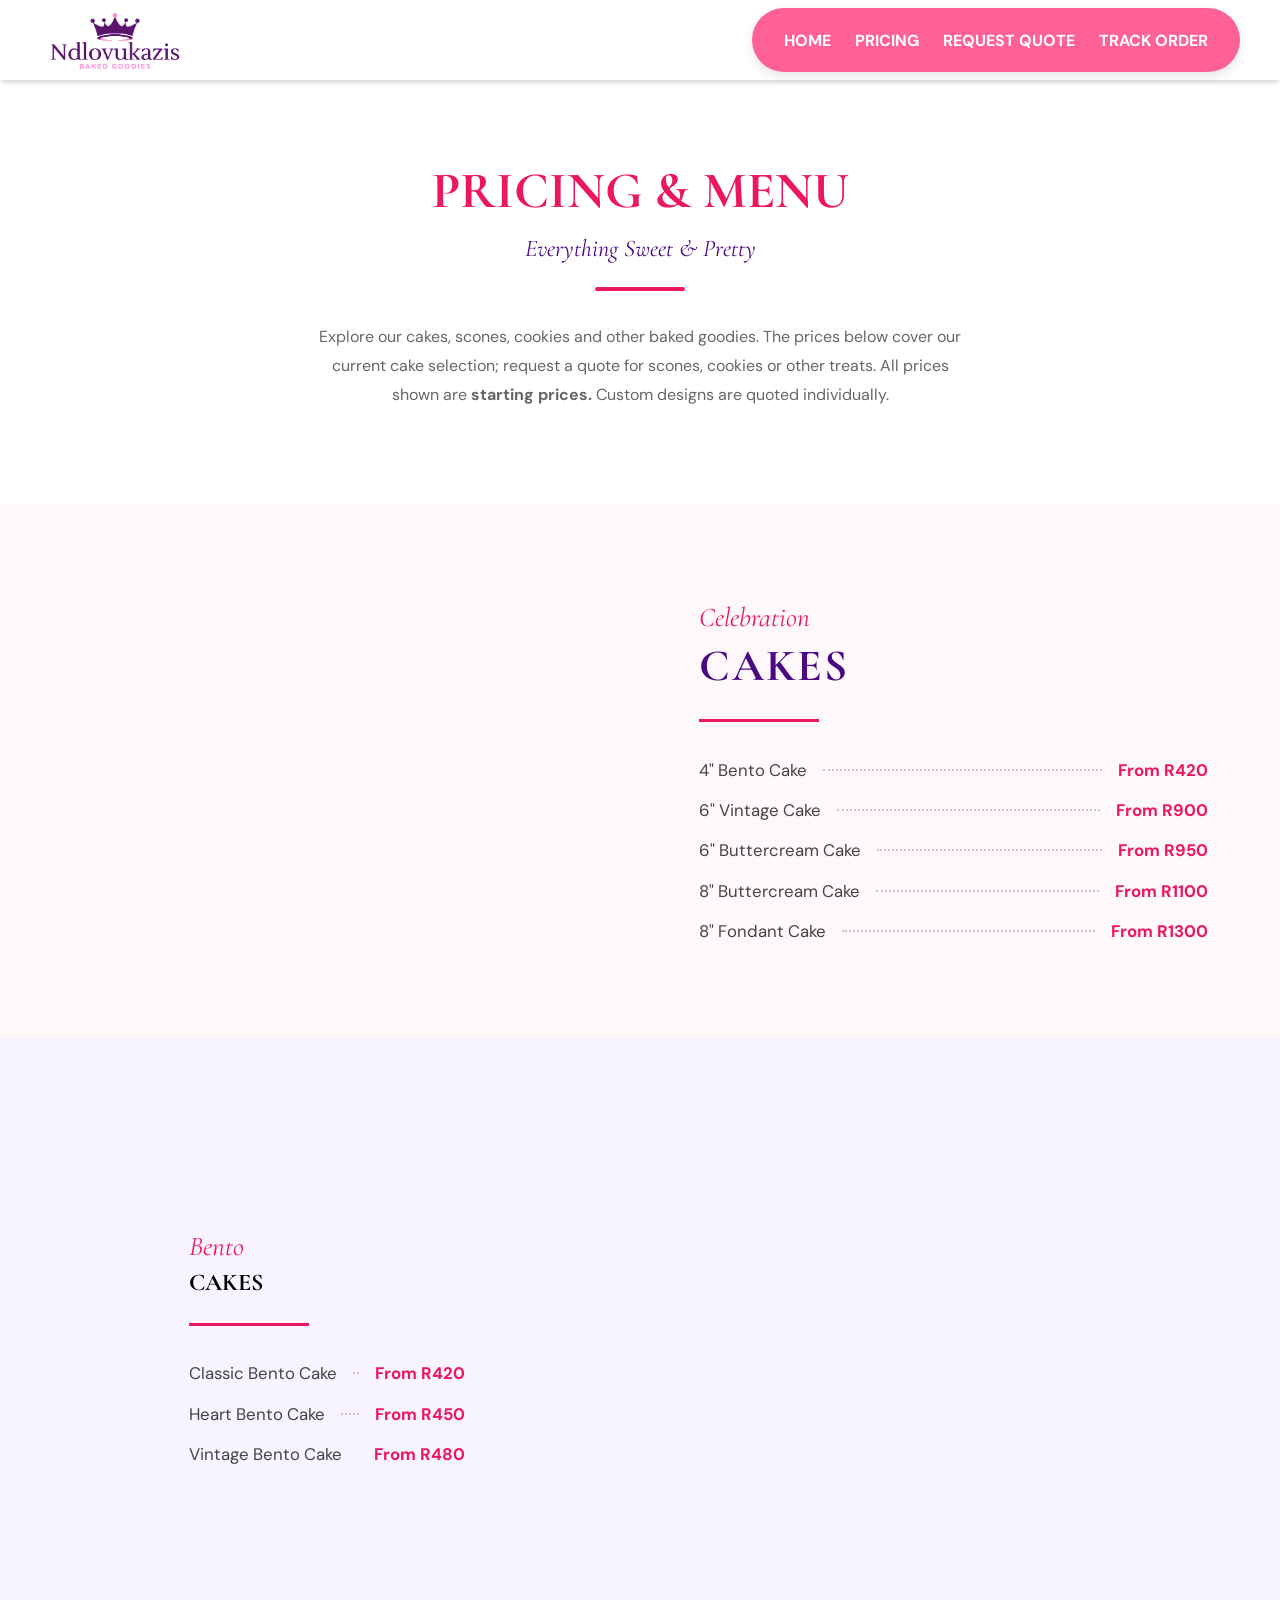
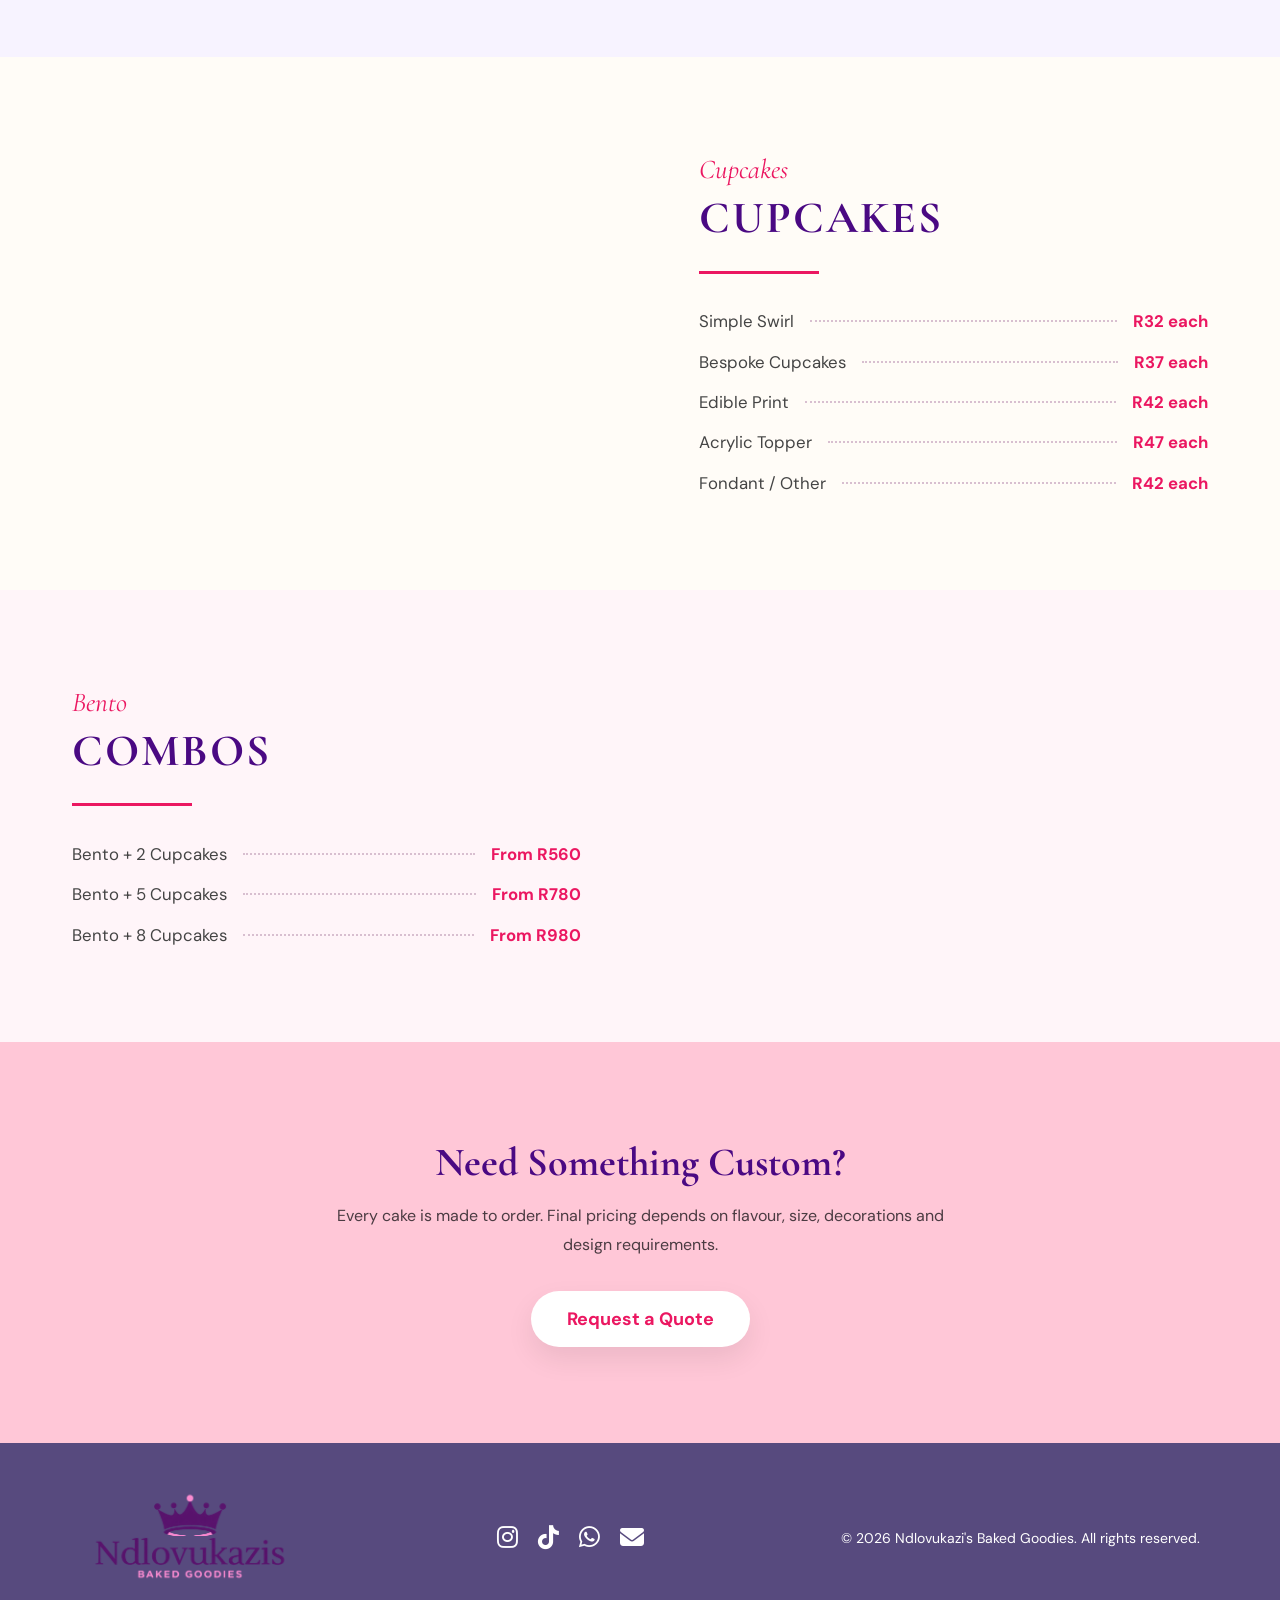
==== commit 48040326: "Initial commit" ====
--- a/pricing.html
+++ b/pricing.html
@@ -12,14 +12,14 @@
     <meta http-equiv="X-UA-Compatible" content="IE=edge">
 
     <!-- Page Title -->
-    <title>Pricing | Custom Cakes & Cupcakes | Felicia Bakes Centurion</title>
+    <title>Pricing | Cakes, Scones & Cookies | Ndlovukazi's Baked Goodies Johannesburg</title>
 
     <!-- SEO -->
     <meta name="description"
-          content="View Felicia Bakes’ menu and starting prices for celebration cakes, bento cakes, cupcakes and bento combos in Centurion. Custom designs are quoted individually.">
+          content="View Ndlovukazi's Baked Goodies’ menu and starting prices for celebration cakes, bento cakes, cupcakes and bento combos in Johannesburg. Custom designs are quoted individually.">
 
     <meta name="keywords"
-          content="cake prices Centurion, custom cake prices, cupcake prices Centurion, bento cake prices, bakery menu Centurion, Felicia Bakes menu">
+          content="cake prices Johannesburg, custom cake prices, cupcake prices Johannesburg, bento cake prices, bakery menu Johannesburg, Ndlovukazi's Baked Goodies menu">
 
     <meta name="author"
           content="Oatle Technologies">
@@ -39,7 +39,7 @@
           content="website">
 
     <meta property="og:title"
-          content="Pricing & Menu | Felicia Bakes">
+          content="Pricing & Menu | Ndlovukazi's Baked Goodies">
 
     <meta property="og:description"
           content="View our menu and starting prices for custom cakes, cupcakes, mini treats and DIY cake kits.">
@@ -47,14 +47,11 @@
     <meta property="og:url"
           content="https://www.feliciabakes.co.za/pricing.html">
 
-    <meta property="og:image"
-          content="https://www.feliciabakes.co.za/images/bento_diy_box.webp">
-
     <meta property="og:image:alt"
-          content="Felicia Bakes Menu and Custom Cakes">
+          content="Ndlovukazi's Baked Goodies Menu and Custom Cakes">
 
     <meta property="og:site_name"
-          content="Felicia Bakes">
+          content="Ndlovukazi's Baked Goodies">
 
     <meta property="og:locale"
           content="en_ZA">
@@ -64,18 +61,15 @@
           content="summary_large_image">
 
     <meta name="twitter:title"
-          content="Pricing & Menu | Felicia Bakes">
+          content="Pricing & Menu | Ndlovukazi's Baked Goodies">
 
     <meta name="twitter:description"
           content="Explore our menu and starting prices for handcrafted cakes and sweet treats.">
-
-    <meta name="twitter:image"
-          content="https://www.feliciabakes.co.za/images/bento_diy_box.webp">
 
     <!-- Favicon -->
     <link rel="icon"
           type="image/png"
-          href="images/felicia-bakes-logo.png">
+          href="images/ndlovukazis-baked-goodies-logo.png">
 
     <!-- Google Fonts -->
     <link rel="preconnect"
@@ -85,7 +79,7 @@
           href="https://fonts.gstatic.com"
           crossorigin>
 
-    <link href="https://fonts.googleapis.com/css2?family=IBM+Plex+Serif:wght@100;200;300;400;500;600;700&family=Istok+Web:wght@400;700&display=swap"
+    <link href="https://fonts.googleapis.com/css2?family=Cormorant+Garamond:wght@400;500;600;700&family=DM+Sans:wght@400;500;600;700&display=swap"
           rel="stylesheet">
 
     <!-- Boxicons -->
@@ -108,7 +102,7 @@
     <header class="header">
   <div class="header-top">
     <div class="logo">
-      <img src="images/felicia-bakes-logo.png" alt="Felicia Bakes custom cakes and cupcakes logo">
+      <img src="images/ndlovukazis-baked-goodies-logo.png" alt="Ndlovukazi's Baked Goodies logo">
     </div>
 
     <nav class="navigation" id="mobileNav">
@@ -116,27 +110,9 @@
       <a href="pricing.html" class="nav-link">Pricing</a>
       <a href="request-quote.html" class="nav-link">Request Quote</a>
       <a href="tracking.html" class="nav-link">Track Order</a>
-    
+
 
     </nav>
-
-    <div class="social-icons">
-  <a href="https://www.instagram.com/felicia__bakes/" target="_blank">
-    <i class="fab fa-instagram"></i>
-  </a>
-
-  <a href="https://www.tiktok.com/@felicia.bakes" target="_blank">
-    <i class="fab fa-tiktok"></i>
-  </a>
-
-  <a href="https://wa.me/27813315267" target="_blank">
-    <i class="fab fa-whatsapp"></i>
-  </a>
-
-  <a href="mailto:info@feliciabakes.co.za">
-        <i class="fa-solid fa-envelope"></i>
-    </a>
-</div>
 
   <div class="hamburger" id="hamburger" aria-label="Open menu">
     <span></span>
@@ -161,7 +137,7 @@
     <div class="pricing-underline"></div>
 
     <p class="pricing-text">
-      Browse our handcrafted cakes, cupcakes and sweet treats.
+      Explore our cakes, scones, cookies and other baked goodies. The prices below cover our current cake selection; request a quote for scones, cookies or other treats.
       All prices shown are <strong>starting prices.</strong>
       Custom designs are quoted individually.
     </p>
@@ -181,8 +157,7 @@
 
       <div class="pricing-image">
 
-        <img src="images/safari-first-birthday-cake.jpg"
-             alt="Safari themed first birthday celebration cake">
+
 
       </div>
 
@@ -274,13 +249,12 @@
           </div>
 
         </div>
-      
+
       </div>
 
       <div class="pricing-image">
 
-        <img src="images/custom-29th-birthday-bento-cake-and-cupcakes.jpg"
-             alt="Custom birthday bento cake with cupcakes">
+
 
       </div>
     </div>
@@ -301,8 +275,7 @@
 
       <div class="pricing-image">
 
-        <img src="images/classic-vanilla-buttercream-cupcakes.png"
-             alt="Classic vanilla buttercream cupcakes">
+
 
       </div>
 
@@ -398,8 +371,7 @@
 
       <div class="pricing-image">
 
-        <img src="images/unicorn-birthday-bento-cake-and-cupcakes.jpg"
-             alt="Unicorn bento cake and cupcakes">
+
 
       </div>
 
@@ -434,7 +406,7 @@
 <footer class="footer">
     <div class="footer__logo">
 <!-- Logo image would go here -->
-<img src="images/felicia-bakes-logo.png" alt="Felicia Bakes custom cakes and cupcakes logo">
+<img src="images/ndlovukazis-baked-goodies-logo.png" alt="Ndlovukazi's Baked Goodies logo">
 </div> 
 <!-- Icons -->
  <div class="footer-icons">
@@ -454,13 +426,13 @@
         <i class="fa-solid fa-envelope"></i>
     </a>
 </div>
-<p>&copy; 2026 Felicia Bakes. All rights reserved.</p>
+<p>&copy; 2026 Ndlovukazi's Baked Goodies. All rights reserved.</p>
 
 </footer>
     <script src="https://cdn.jsdelivr.net/npm/swiper@10/swiper-bundle.min.js"></script>
     <script src="scripts/slides.js"></script>
     <script src="scripts/hamburger.js"></script>
-    
+
 
 </body>
 </html>
@@ -469,4 +441,3 @@
 
 
 
-        
--- a/styles/base.css
+++ b/styles/base.css
@@ -29,8 +29,8 @@
   min-width: 0;
 }
 body {
-  font-family: 'Istok Web', sans-serif;
-  background-color: #ffc7d7;
+  font-family: 'DM Sans', Arial, sans-serif;
+  background-color: #ffffff;
   overflow-x: hidden;
 }
 
@@ -72,7 +72,7 @@
   grid-template-columns: auto 1fr auto;
   align-items: center;
   gap: 20px;
-  min-height: 110px;
+  min-height: 80px;
   padding: 0 40px;
 }
 
@@ -83,7 +83,7 @@
 }
 
 .logo img {
-  width: 110px;
+  width: 150px;
   height: auto;
   display: block;
   object-fit: contain;
@@ -107,7 +107,7 @@
 }
 
 .nav-link {
-  font-family: 'Istok Web', sans-serif;
+  font-family: 'DM Sans', Arial, sans-serif;
   font-size: 16px;
   font-weight: 700;
   color: white;
@@ -163,9 +163,7 @@
   position: relative;
   overflow: hidden;
 
-  background:
-    linear-gradient(rgba(255,245,248,0.40), rgba(255,245,248,0.40)),
-    url("../images/unicorn-birthday-bento-cake-and-cupcakes.jpg");
+  background-color: #fff5f8;
 
   background-size: cover;
   background-position: center;
@@ -175,18 +173,30 @@
     0 4px 4px -1px rgba(12,12,13,.10),
     0 4px 4px -1px rgba(12,12,13,.05);
 }
+/* Video fills the existing hero without changing its layout. */
+.hero-video {
+  position: absolute;
+  inset: 0;
+  width: 100%;
+  height: 100%;
+  object-fit: cover;
+  z-index: 0;
+}
+
 /* Soft overlay */
 
 .hero::before {
   content: "";
   position: absolute;
   inset: 0;
-  background: rgba(255, 245, 248, 0.65);
+  background: rgba(232, 151, 179, 0.45);
+  z-index: 1;
+  pointer-events: none;
 }
 
 .hero-content {
   position: relative;
-  z-index: 1;
+  z-index: 2;
 
   display: flex;
   flex-direction: column;
@@ -195,7 +205,7 @@
 }
 
 .brand-name {
-  font-family: 'IBM Plex Serif', serif;
+  font-family: 'Cormorant Garamond', Georgia, serif;
   font-size: 36px;
   color: #eb1761;
   font-weight: bold;
@@ -212,7 +222,7 @@
   border: none;
   border-radius: 40px;
   padding: 12px 24px;
-  font-family: 'Istok Web', sans-serif;
+  font-family: 'DM Sans', Arial, sans-serif;
   font-size: 14px;
   color: black;
   cursor: pointer;
@@ -1012,7 +1022,7 @@
 }
 
 .pricing-tagline{
-    font-family:"IBM Plex Serif", serif;
+    font-family:"Cormorant Garamond", Georgia, serif;
     font-style:italic;
     font-size:1.5rem;
     color:#4A0983;
@@ -1138,7 +1148,7 @@
 
 .pricing-script{
 
-    font-family:"IBM Plex Serif", serif;
+    font-family:"Cormorant Garamond", Georgia, serif;
 
     font-style:italic;
 
@@ -1409,7 +1419,7 @@
 }
 
 .footer__logo img {
-  width: 150px;
+  width: 220px;
   height: auto;
 }
 
@@ -2047,3 +2057,378 @@
 }
 
 }
+
+/* Heading fonts matched to the supplied mockup. */
+h1, h2, h3, h4, .about-brand {
+  font-family: 'Cormorant Garamond', Georgia, serif;
+}
+
+input, select, textarea, button {
+  font-family: inherit;
+}
+
+/* Cursive lettering for the business name. */
+.brand-name, .about-brand {
+  font-family: 'Allura', 'Brush Script MT', cursive;
+  font-weight: 400;
+  letter-spacing: 0;
+}
+
+/* White hero lettering over the pink video tint. */
+.hero .brand-name,
+.hero .tagline {
+  color: #fff;
+}
+
+/* Hero actions inspired by the client mockup. */
+.hero-actions {
+  display: flex;
+  flex-wrap: wrap;
+  justify-content: center;
+  gap: 12px;
+}
+
+.hero-button {
+  display: inline-flex;
+  align-items: center;
+  justify-content: center;
+  min-height: 44px;
+  padding: 12px 24px;
+  border: 1px solid transparent;
+  border-radius: 999px;
+  font-family: 'DM Sans', Arial, sans-serif;
+  font-size: 12px;
+  font-weight: 600;
+  letter-spacing: 1px;
+  text-transform: uppercase;
+  text-decoration: none;
+  color: #fff;
+  transition: background-color .2s ease;
+}
+
+.hero-button-outline {
+  background: transparent;
+  border-color: #fff;
+}
+
+.hero-button-outline:hover {
+  background: rgba(255, 255, 255, .15);
+}
+
+.hero-button-pink {
+  background: #b94f76;
+  border-color: #b94f76;
+}
+
+.hero-button-pink:hover {
+  background: #a53d64;
+  border-color: #a53d64;
+}
+
+.hero-button:focus-visible {
+  outline: 2px solid #fff;
+  outline-offset: 4px;
+}
+
+/* The hero uses the client's original logo artwork. */
+.hero .hero-brand {
+  width: min(480px, 100%);
+  line-height: 1;
+}
+
+.hero-brand img {
+  display: block;
+  width: 100%;
+  height: auto;
+}
+
+.hero-content {
+  width: 100%;
+  max-width: 720px;
+}
+
+/* Homepage navigation stays over the video while scrolling. */
+.home-page .header {
+  position: fixed;
+  background: transparent;
+  box-shadow: none;
+  transition: background-color .2s ease, box-shadow .2s ease;
+}
+
+.home-page .header.is-scrolled {
+  background: #f2e8f7;
+  box-shadow: 0 3px 16px rgba(72, 32, 84, .12);
+}
+
+.home-page .header.is-scrolled .nav-link,
+.home-page .header.is-scrolled .social-icons i {
+  color: #482054;
+  text-shadow: none;
+}
+
+.home-page .header.is-scrolled .nav-link:focus-visible {
+  outline-color: #482054;
+}
+
+.home-page .header-top {
+  background: transparent;
+  border-bottom: 0;
+}
+
+.home-page .navigation {
+  background: transparent;
+  box-shadow: none;
+  border-radius: 0;
+}
+
+.home-page .nav-link,
+.home-page .social-icons i {
+  color: #fff;
+  text-shadow: 0 1px 4px rgba(0, 0, 0, .35);
+}
+
+.home-page .nav-link:focus-visible {
+  outline: 2px solid #fff;
+  outline-offset: 4px;
+}
+
+.home-page .hero {
+  min-height: 540px;
+  height: auto;
+  padding-top: 150px;
+}
+
+@media (max-width: 768px) {
+  .home-page .hero {
+    min-height: 500px;
+    padding-top: 110px;
+  }
+
+  .home-page .hamburger span {
+    background: #fff;
+  }
+
+  .home-page .navigation {
+    width: 100%;
+    background: rgba(72, 32, 84, .97);
+    border-top: 0;
+  }
+
+  .home-page .navigation .nav-link {
+    color: #fff;
+    border-bottom-color: rgba(255, 255, 255, .2);
+  }
+}
+
+@media (max-width: 768px) {
+  .home-page .header.is-scrolled .hamburger span {
+    background: #482054;
+  }
+
+  .home-page .header.is-scrolled .navigation .nav-link {
+    color: #fff;
+  }
+
+  .home-page .header.is-scrolled .navigation .nav-link:focus-visible {
+    outline-color: #fff;
+  }
+}
+
+/* Consistent purple header, with the hero still visible underneath. */
+.home-page .header {
+  background: rgba(242, 232, 247, .88);
+}
+
+.home-page .header.is-scrolled {
+  background: rgba(242, 232, 247, .96);
+}
+
+.home-page .header .nav-link,
+.home-page .header .social-icons i {
+  color: #482054;
+  text-shadow: none;
+}
+
+.home-page .header .nav-link:focus-visible {
+  outline-color: #482054;
+}
+
+@media (max-width: 768px) {
+  .home-page .header .hamburger span {
+    background: #482054;
+  }
+
+  .home-page .header .navigation .nav-link {
+    color: #fff;
+  }
+
+  .home-page .header .navigation .nav-link:focus-visible {
+    outline-color: #fff;
+  }
+}
+
+/* Uppercase navigation aligned to the right of the logo. */
+.header .nav-link {
+  text-transform: uppercase;
+}
+
+@media (min-width: 769px) {
+  .header .header-top {
+    grid-template-columns: auto 1fr;
+  }
+
+  .header .navigation {
+    justify-self: end;
+    justify-content: flex-end;
+    margin: 0;
+  }
+}
+
+@media (max-width: 768px) {
+  .header .header-top {
+    justify-content: flex-start;
+  }
+
+  .header .hamburger {
+    left: auto;
+    right: 16px;
+  }
+
+  .header .navigation {
+    text-align: right;
+  }
+}
+
+/* Baker introduction directly below the hero, following the mockup. */
+.about.about-profile {
+  padding: 80px 24px;
+  background: #fff;
+  text-align: left;
+  scroll-margin-top: 90px;
+}
+
+.about-profile-layout {
+  max-width: 1080px;
+  margin: 0 auto;
+  display: grid;
+  grid-template-columns: .95fr 1.05fr;
+  align-items: center;
+  gap: 64px;
+}
+
+.about-portrait {
+  position: relative;
+  margin: 0;
+}
+
+.about-portrait img {
+  display: block;
+  width: 100%;
+  height: 480px;
+  object-fit: cover;
+  object-position: center 60%;
+  border-radius: 10px;
+}
+
+.about-portrait figcaption {
+  position: absolute;
+  bottom: 20px;
+  left: 20px;
+  right: 20px;
+  padding: 12px 18px;
+  background: #fff;
+  border-radius: 4px;
+  color: #482054;
+  font-family: 'Allura', cursive;
+  font-size: 28px;
+}
+
+.about-eyebrow {
+  font-family: 'Allura', cursive;
+  color: #a53d64;
+  font-size: 26px;
+  margin-bottom: 6px;
+}
+
+.about-profile-copy h2 {
+  font-size: clamp(32px, 3vw, 44px);
+  font-weight: 500;
+  line-height: 1.2;
+  color: #302133;
+  margin-bottom: 24px;
+}
+
+.about-intro-card {
+  background: #fcf0f5;
+  padding: 20px 24px;
+  border-radius: 4px;
+  margin-bottom: 24px;
+  color: #654556;
+}
+
+.about-intro-card span {
+  display: block;
+  font-size: 11px;
+  letter-spacing: 1.5px;
+  margin-bottom: 8px;
+  color: #a53d64;
+}
+
+.about-intro-card p,
+.about-profile .about-text {
+  font-size: 14px;
+  line-height: 1.8;
+  text-align: left;
+}
+
+.about-profile-link {
+  display: inline-block;
+  margin-top: 24px;
+  color: #a53d64;
+  font-size: 11px;
+  font-weight: 600;
+  letter-spacing: 1px;
+  text-decoration: none;
+}
+
+.about-profile-link:hover {
+  text-decoration: underline;
+}
+
+@media (max-width: 768px) {
+  .about.about-profile { padding: 48px 20px; }
+  .about-profile-layout { grid-template-columns: 1fr; gap: 32px; }
+  .about-portrait { width: 100%; max-width: 440px; margin: 0 auto; }
+  .about-portrait img { height: 420px; }
+}
+
+/* Four product categories, with alternating layouts and fading photos. */
+.baked-goods { background: #fbf7f8; scroll-margin-top: 90px; }
+.baked-goods-intro { padding: 64px 24px 32px; text-align: center; }
+.baked-goods-intro h2 { font-size: clamp(32px, 4vw, 46px); font-weight: 500; color: #482054; margin-bottom: 12px; }
+.baked-goods-intro p { color: #654556; font-size: 15px; line-height: 1.7; }
+.product-photo-toggle { margin-top: 14px; border: 0; background: transparent; color: #654556; font: inherit; font-size: 12px; text-decoration: underline; cursor: pointer; padding: 8px; }
+.product-row { padding: 48px 24px; }
+.product-row:nth-of-type(even) { background: #f2e8f7; }
+.product-row-inner { max-width: 1080px; margin: 0 auto; display: grid; grid-template-columns: 1fr 1fr; gap: 80px; align-items: center; }
+.product-row-reverse .product-photos { order: 2; }
+.product-row-reverse .product-copy { order: 1; }
+.product-photos { position: relative; width: 100%; height: 400px; overflow: hidden; border-radius: 10px; background: #eee4e9; }
+.product-photos img { position: absolute; inset: 0; display: block; width: 100%; height: 100%; object-fit: cover; }
+.product-photo-alternate { opacity: 0; animation: product-photo-fade 12s ease-in-out infinite; animation-delay: var(--photo-delay, 0s); }
+.product-number { color: #a53d64; font-size: 12px; letter-spacing: 2px; }
+.product-copy h3 { font-size: clamp(32px, 4vw, 46px); font-weight: 500; color: #482054; text-align: left; margin: 10px 0 20px; }
+.product-copy p { max-width: 400px; color: #654556; font-size: 16px; line-height: 1.8; }
+.photos-paused .product-photo-alternate { animation-play-state: paused; }
+@keyframes product-photo-fade { 0%, 40%, 100% { opacity: 0; } 50%, 90% { opacity: 1; } }
+@media (max-width: 768px) {
+  .product-row { padding: 32px 20px; }
+  .product-row-inner { grid-template-columns: 1fr; gap: 24px; }
+  .product-row-reverse .product-photos, .product-row-reverse .product-copy { order: initial; }
+  .product-photos { height: 340px; }
+  .baked-goods-intro { padding: 48px 20px 24px; }
+}
+@media (prefers-reduced-motion: reduce) {
+  .product-photo-alternate { animation: none; opacity: 0; }
+  .product-photo-toggle { display: none; }
+}
--- a/styles/medium.css
+++ b/styles/medium.css
@@ -18,12 +18,12 @@
     .header-top{
         grid-template-columns:auto 1fr auto;
         gap:16px;
-        min-height:90px;
+        min-height:76px;
         padding:0 24px;
     }
 
     .logo img{
-        width:90px;
+        width:140px;
         height:auto;
     }
 
@@ -199,7 +199,7 @@
     }
 
     .footer__logo img{
-        width:120px;
+        width:190px;
     }
 
     .footer-icons i{
--- a/styles/mobile.css
+++ b/styles/mobile.css
@@ -35,7 +35,7 @@
   }
 
   .logo img {
-    width: 72px;
+    width: 110px;
     height: auto;
   }
 
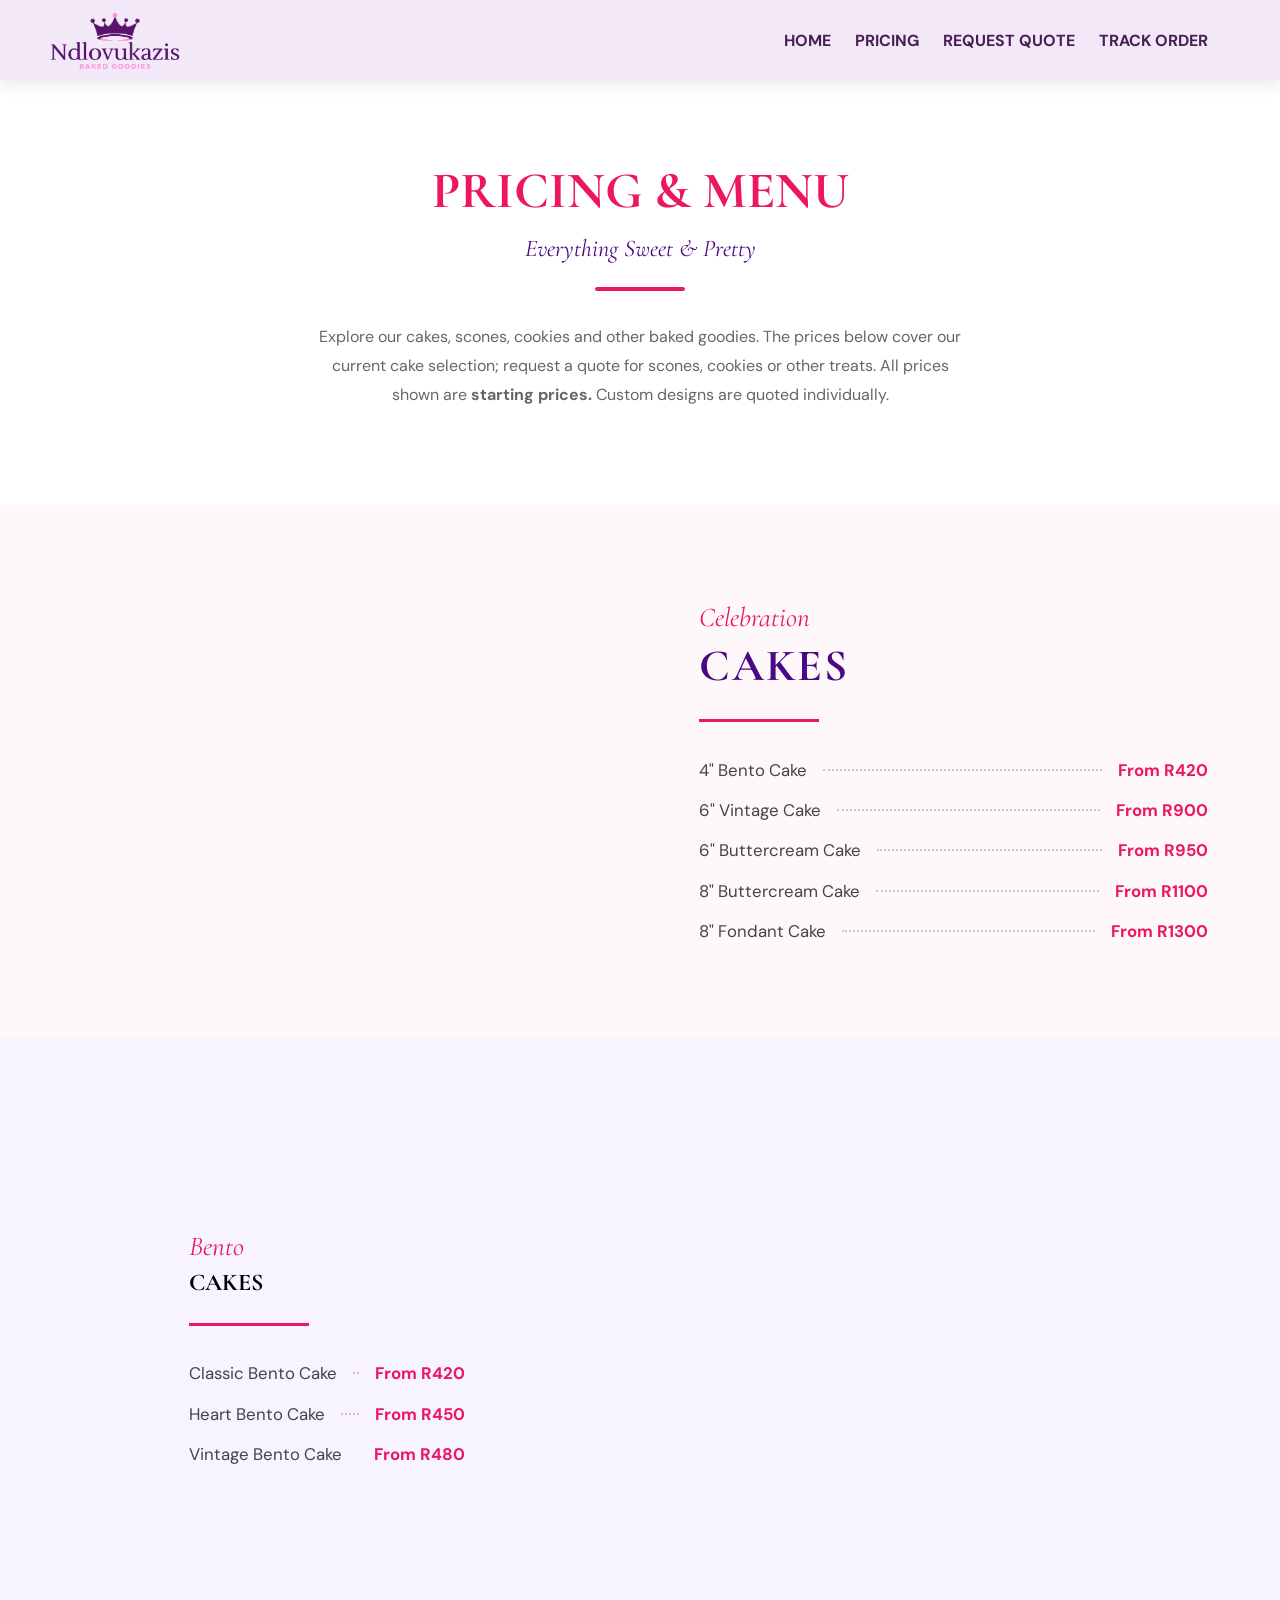
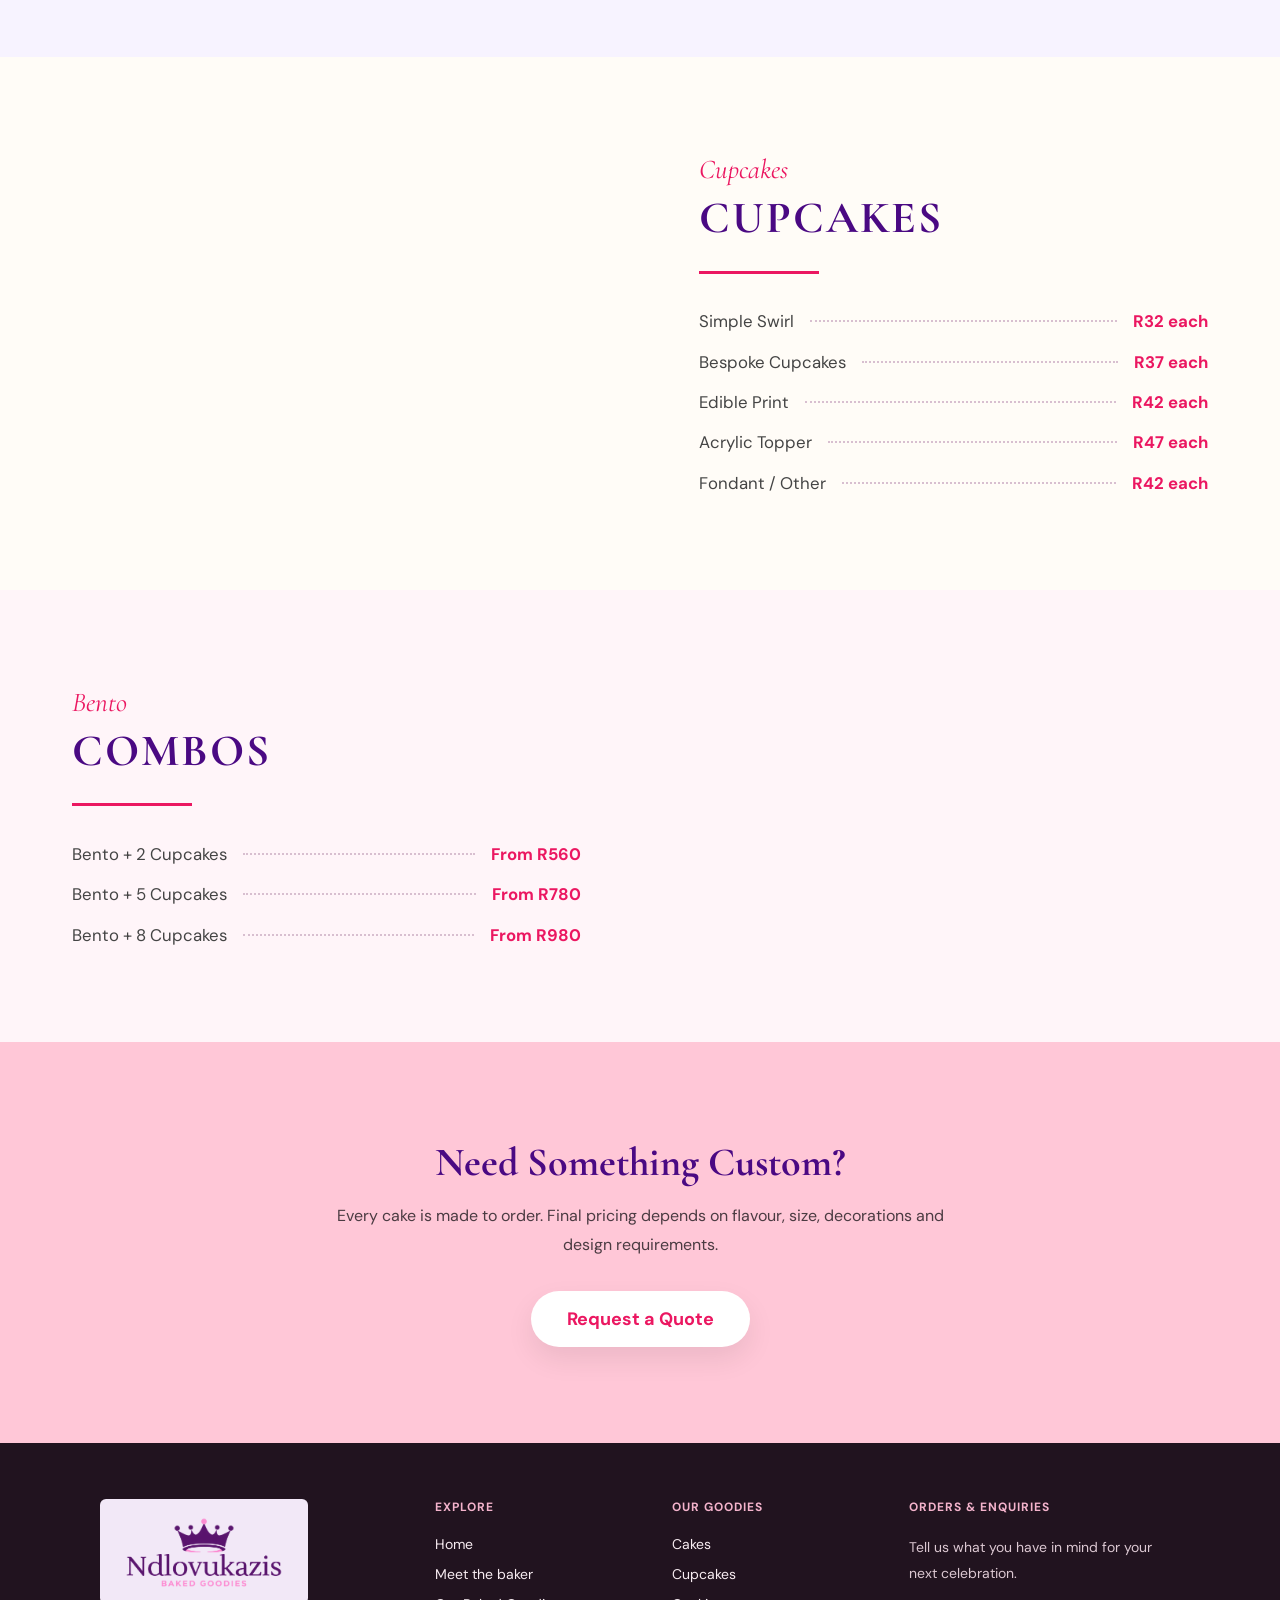
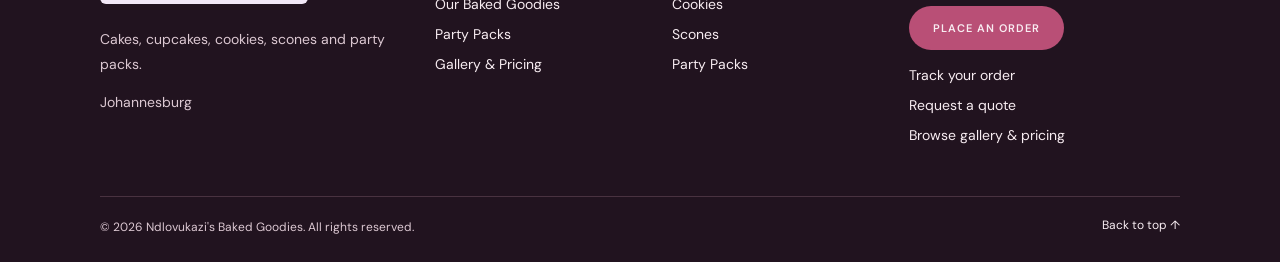
==== commit 7c882dde: "Unify bakery navigation and footer and configure production URLs" ====
--- a/pricing.html
+++ b/pricing.html
@@ -28,7 +28,7 @@
           content="index, follow">
 
     <link rel="canonical"
-          href="https://www.feliciabakes.co.za/pricing.html">
+          href="https://vinoliamoekwa.github.io/ndlovukazis-baked-goodies/pricing.html">
 
     <!-- Theme Colour -->
     <meta name="theme-color"
@@ -45,7 +45,7 @@
           content="View our menu and starting prices for custom cakes, cupcakes, mini treats and DIY cake kits.">
 
     <meta property="og:url"
-          content="https://www.feliciabakes.co.za/pricing.html">
+          content="https://vinoliamoekwa.github.io/ndlovukazis-baked-goodies/pricing.html">
 
     <meta property="og:image:alt"
           content="Ndlovukazi's Baked Goodies Menu and Custom Cakes">
@@ -98,7 +98,7 @@
 
 </head>
 
-    <body>
+    <body class="bakery-page">
     <header class="header">
   <div class="header-top">
     <div class="logo">
@@ -114,11 +114,11 @@
 
     </nav>
 
-  <div class="hamburger" id="hamburger" aria-label="Open menu">
+  <button class="hamburger" id="hamburger" type="button" aria-label="Open menu" aria-expanded="false" aria-controls="mobileNav">
     <span></span>
     <span></span>
     <span></span>
-  </div>
+  </button>
 </div>
 </header>
 
@@ -403,31 +403,44 @@
 
 </main>
 
-<footer class="footer">
-    <div class="footer__logo">
-<!-- Logo image would go here -->
-<img src="images/ndlovukazis-baked-goodies-logo.png" alt="Ndlovukazi's Baked Goodies logo">
-</div> 
-<!-- Icons -->
- <div class="footer-icons">
-  <a href="https://www.instagram.com/felicia__bakes/" target="_blank">
-    <i class="fab fa-instagram"></i>
-  </a>
-
-  <a href="https://www.tiktok.com/@felicia.bakes" target="_blank">
-    <i class="fab fa-tiktok"></i>
-  </a>
-
-  <a href="https://wa.me/27813315267" target="_blank">
-    <i class="fab fa-whatsapp"></i>
-  </a>
-
-  <a href="mailto:info@feliciabakes.co.za">
-        <i class="fa-solid fa-envelope"></i>
-    </a>
-</div>
-<p>&copy; 2026 Ndlovukazi's Baked Goodies. All rights reserved.</p>
-
+<footer class="footer bakery-footer">
+  <div class="bakery-footer-grid">
+    <div class="bakery-footer-brand">
+      <a class="bakery-footer-logo" href="index.html" aria-label="Ndlovukazi's Baked Goodies home">
+        <img src="images/ndlovukazis-baked-goodies-logo.png" alt="Ndlovukazi's Baked Goodies logo" loading="lazy">
+      </a>
+      <p>Cakes, cupcakes, cookies, scones and party packs.</p>
+      <p>Johannesburg</p>
+    </div>
+    <nav class="bakery-footer-links" aria-label="Footer navigation">
+      <h2>Explore</h2>
+      <a href="index.html">Home</a>
+      <a href="index.html#about">Meet the baker</a>
+      <a href="index.html#baked-goods">Our Baked Goodies</a>
+      <a href="index.html#party-packs">Party Packs</a>
+      <a href="index.html#gallery">Gallery &amp; Pricing</a>
+    </nav>
+    <nav class="bakery-footer-links" aria-label="Footer products">
+      <h2>Our Goodies</h2>
+      <a href="index.html#product-cakes">Cakes</a>
+      <a href="index.html#product-cupcakes">Cupcakes</a>
+      <a href="index.html#product-cookies">Cookies</a>
+      <a href="index.html#product-scones">Scones</a>
+      <a href="index.html#party-packs">Party Packs</a>
+    </nav>
+    <div class="bakery-footer-order">
+      <h2>Orders &amp; Enquiries</h2>
+      <p>Tell us what you have in mind for your next celebration.</p>
+      <a class="bakery-footer-button" href="request-quote.html">Place an Order</a>
+      <a class="bakery-footer-track" href="tracking.html">Track your order</a>
+      <a class="bakery-footer-track" href="request-quote.html">Request a quote</a>
+      <a class="bakery-footer-track" href="index.html#gallery">Browse gallery &amp; pricing</a>
+    </div>
+  </div>
+  <div class="bakery-footer-bottom">
+    <p>&copy; 2026 Ndlovukazi's Baked Goodies. All rights reserved.</p>
+    <a href="index.html">Back to top &uarr;</a>
+  </div>
 </footer>
     <script src="https://cdn.jsdelivr.net/npm/swiper@10/swiper-bundle.min.js"></script>
     <script src="scripts/slides.js"></script>
--- a/styles/base.css
+++ b/styles/base.css
@@ -2432,3 +2432,244 @@
   .product-photo-alternate { animation: none; opacity: 0; }
   .product-photo-toggle { display: none; }
 }
+
+/* A separate party-pack feature inspired by the purple mockup section. */
+.party-packs {
+  background: #4e2a72;
+  padding: 72px 24px;
+  scroll-margin-top: 90px;
+}
+.party-packs-inner {
+  max-width: 1080px;
+  margin: 0 auto;
+  display: grid;
+  grid-template-columns: 1fr;
+  gap: 32px;
+}
+.party-packs-copy {
+  grid-row: 1;
+  text-align: center;
+}
+.party-packs-photos {
+  display: grid;
+  grid-template-columns: repeat(4, minmax(0, 1fr));
+  gap: 16px;
+}
+.party-packs-photos img {
+  display: block;
+  width: 100%;
+  aspect-ratio: 4 / 3;
+  object-fit: cover;
+  border-radius: 8px;
+}
+.party-packs-eyebrow {
+  font-family: 'Allura', cursive;
+  font-size: 28px;
+  color: #ffd3e5;
+  margin-bottom: 8px;
+}
+.party-packs-copy h2 {
+  color: #fff;
+  font-size: clamp(34px, 4vw, 46px);
+  font-weight: 500;
+  margin-bottom: 20px;
+}
+.party-packs-copy > p:last-child {
+  color: #fff;
+  font-size: 16px;
+  line-height: 1.8;
+}
+@media (max-width: 768px) {
+  .party-packs { padding: 48px 20px; }
+  .party-packs-inner { grid-template-columns: 1fr; gap: 32px; }
+  .party-packs-copy { grid-row: 1; }
+}
+
+@media (max-width: 1024px) {
+  .party-packs-photos { grid-template-columns: repeat(2, minmax(0, 1fr)); }
+}
+@media (max-width: 480px) {
+  .party-packs-photos { grid-template-columns: 1fr; }
+}
+
+/* Shared cursive eyebrows for every homepage section. */
+.section-eyebrow {
+  font-family: 'Allura', cursive;
+  font-size: 28px;
+  font-weight: 400;
+  line-height: 1.3;
+  color: #a53d64;
+  margin: 0 0 8px;
+}
+.hero .hero-eyebrow { color: #fff; }
+.party-packs .section-eyebrow { color: #ffd3e5; }
+.product-copy .section-eyebrow { font-family: 'Allura', cursive; font-size: 28px; line-height: 1.3; color: #a53d64; }
+.baked-goods-intro .section-eyebrow { font-size: 28px; line-height: 1.3; color: #a53d64; }
+.testimonials .testimonial-title { margin-top: 0; }
+
+.testimonial-placeholder-note {
+  max-width: 650px;
+  margin: 0 auto 20px;
+  color: #654556;
+  font-size: 14px;
+  line-height: 1.6;
+}
+
+/* Closing pink call to action, following the supplied mockup. */
+.baking-cta {
+  position: relative;
+  isolation: isolate;
+  overflow: hidden;
+  background: #b94f76;
+  padding: 72px 24px;
+  text-align: center;
+}
+.baking-cta::before,
+.baking-cta::after {
+  content: '';
+  position: absolute;
+  z-index: -1;
+  width: 240px;
+  height: 240px;
+  border-radius: 50%;
+  background: rgba(78, 42, 114, .12);
+  pointer-events: none;
+}
+.baking-cta::before { bottom: -100px; left: -60px; }
+.baking-cta::after { top: -150px; right: -40px; }
+.baking-cta-content { max-width: 600px; margin: 0 auto; }
+.baking-cta .section-eyebrow { color: #fff; }
+.baking-cta h2 {
+  color: #fff;
+  font-size: clamp(32px, 4vw, 46px);
+  line-height: 1.2;
+  font-weight: 500;
+  margin: 12px 0 28px;
+  text-wrap: balance;
+}
+.baking-cta-button {
+  display: inline-flex;
+  align-items: center;
+  justify-content: center;
+  min-height: 44px;
+  padding: 14px 28px;
+  border-radius: 999px;
+  background: #fff;
+  color: #8e3458;
+  font-size: 12px;
+  font-weight: 600;
+  letter-spacing: 1px;
+  text-transform: uppercase;
+  text-decoration: none;
+}
+.baking-cta-button:hover { background: #f2e8f7; color: #482054; }
+.baking-cta-button:focus-visible { outline: 2px solid #fff; outline-offset: 4px; }
+@media (max-width: 768px) { .baking-cta { padding: 56px 20px; } }
+
+/* Dark, grouped homepage footer based on the client mockup. */
+.footer.bakery-footer {
+  display: block;
+  background: #21131f;
+  color: #f8edf2;
+  padding: 56px 24px 24px;
+  text-align: left;
+}
+.bakery-footer-grid {
+  display: grid;
+  grid-template-columns: 1.2fr .8fr 1fr;
+  gap: 64px;
+  max-width: 1080px;
+  margin: 0 auto;
+}
+.bakery-footer-logo {
+  display: inline-block;
+  padding: 10px 14px;
+  background: #f2e8f7;
+  border-radius: 6px;
+  margin-bottom: 18px;
+}
+.bakery-footer-logo img { display: block; width: 180px; height: auto; }
+.bakery-footer h2 {
+  font-family: 'DM Sans', Arial, sans-serif;
+  font-size: 12px;
+  letter-spacing: 1px;
+  text-transform: uppercase;
+  color: #f4b3cc;
+  margin: 0 0 20px;
+}
+.bakery-footer p { color: #dcc8d2; font-size: 14px; line-height: 1.8; margin: 0 0 12px; }
+.bakery-footer-links { display: flex; flex-direction: column; align-items: flex-start; gap: 12px; }
+.bakery-footer-links h2 { margin-bottom: 8px; }
+.bakery-footer a { color: #f8edf2; text-decoration: none; font-size: 14px; }
+.bakery-footer a:hover { text-decoration: underline; }
+.bakery-footer a:focus-visible { outline: 2px solid #f4b3cc; outline-offset: 4px; }
+.bakery-footer .bakery-footer-button {
+  display: inline-flex;
+  align-items: center;
+  justify-content: center;
+  min-height: 44px;
+  background: #b94f76;
+  padding: 12px 24px;
+  border-radius: 999px;
+  font-size: 11px;
+  font-weight: 600;
+  letter-spacing: 1px;
+  text-transform: uppercase;
+  margin: 8px 0 16px;
+}
+.bakery-footer-track { display: block; }
+.bakery-footer-bottom {
+  max-width: 1080px;
+  margin: 40px auto 0;
+  padding-top: 20px;
+  border-top: 1px solid #493240;
+  display: flex;
+  justify-content: space-between;
+  gap: 20px;
+}
+.bakery-footer-bottom p, .bakery-footer-bottom a { font-size: 12px; margin: 0; }
+@media (max-width: 768px) {
+  .bakery-footer-grid { grid-template-columns: 1fr; gap: 32px; }
+  .bakery-footer-bottom { flex-direction: column; gap: 12px; }
+}
+
+/* Fuller four-column footer, following the mockup's grouped links. */
+.bakery-footer-grid {
+  grid-template-columns: 1.2fr .8fr .8fr 1.1fr;
+  gap: 40px;
+}
+.bakery-footer-track { margin-bottom: 12px; }
+@media (min-width: 769px) and (max-width: 1024px) {
+  .bakery-footer-grid { grid-template-columns: repeat(2, minmax(0, 1fr)); gap: 36px; }
+}
+@media (max-width: 768px) {
+  .bakery-footer-grid { grid-template-columns: repeat(2, minmax(0, 1fr)); gap: 32px 24px; }
+  .bakery-footer-brand, .bakery-footer-order { grid-column: 1 / -1; }
+}
+
+/* Shared navigation across every bakery website page. */
+.bakery-page { padding-top: 80px; }
+.bakery-page.home-page { padding-top: 0; }
+.bakery-page .header {
+  position: fixed;
+  background: rgba(242, 232, 247, .96);
+  box-shadow: 0 3px 16px rgba(72, 32, 84, .12);
+}
+.bakery-page.home-page .header { background: rgba(242, 232, 247, .88); box-shadow: none; }
+.bakery-page.home-page .header.is-scrolled { background: rgba(242, 232, 247, .96); box-shadow: 0 3px 16px rgba(72, 32, 84, .12); }
+.bakery-page .header-top { background: transparent; border-bottom: 0; }
+.bakery-page .navigation { background: transparent; box-shadow: none; border-radius: 0; }
+.bakery-page .header .nav-link { color: #482054; text-shadow: none; text-transform: uppercase; }
+.bakery-page .header .nav-link:focus-visible { outline: 2px solid #482054; outline-offset: 4px; }
+.bakery-page .hamburger { border: 0; padding: 0; background: transparent; }
+.bakery-page .hamburger span { background: #482054; }
+@media (min-width: 769px) and (max-width: 1024px) { .bakery-page { padding-top: 76px; } .bakery-page.home-page { padding-top: 0; } }
+@media (max-width: 768px) {
+  .bakery-page { padding-top: 72px; }
+  .bakery-page.home-page { padding-top: 0; }
+  .bakery-page .header-top { min-height: 72px; }
+  .bakery-page .header .navigation { top: 72px; width: 100%; background: rgba(72, 32, 84, .97); border-top: 0; }
+  .bakery-page .header .navigation .nav-link { color: #fff; border-bottom-color: rgba(255, 255, 255, .2); }
+  .bakery-page .header .navigation .nav-link:focus-visible { outline-color: #fff; }
+  .bakery-page .header .hamburger { top: 24px; }
+}
